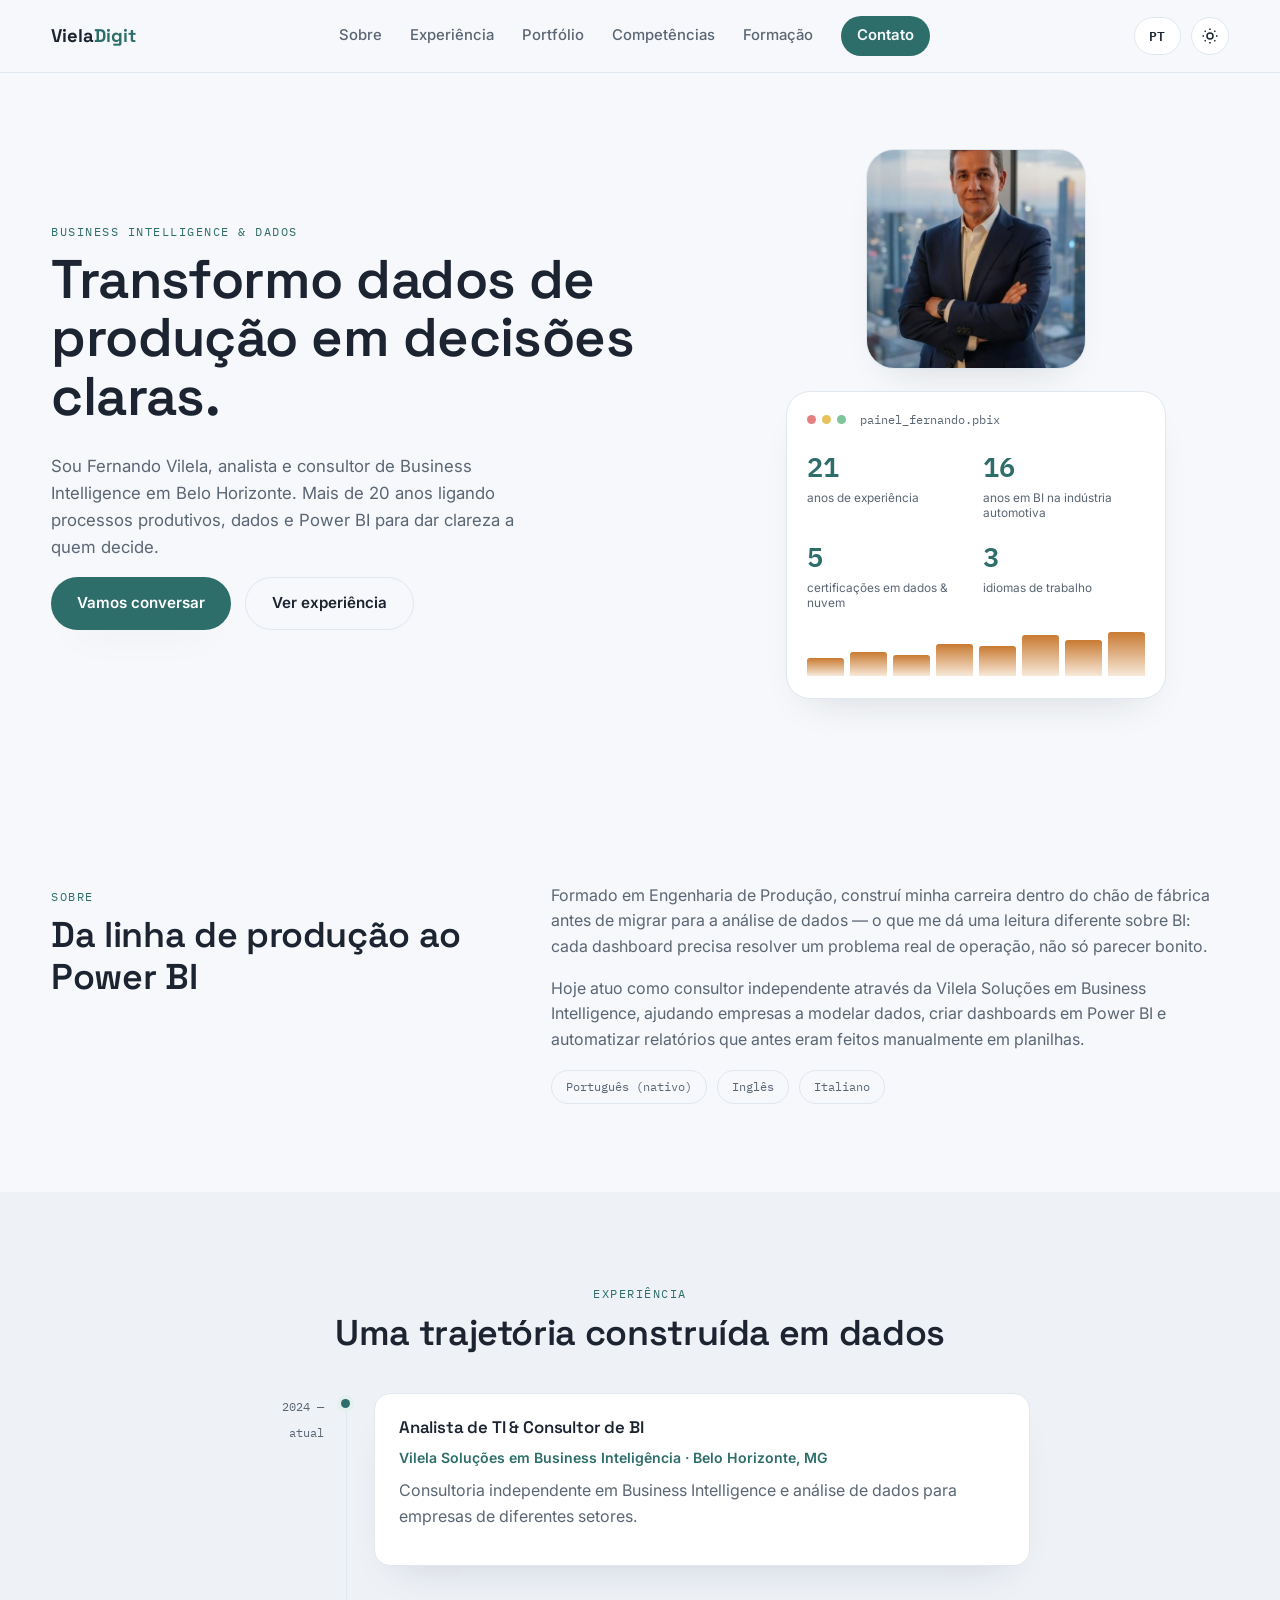
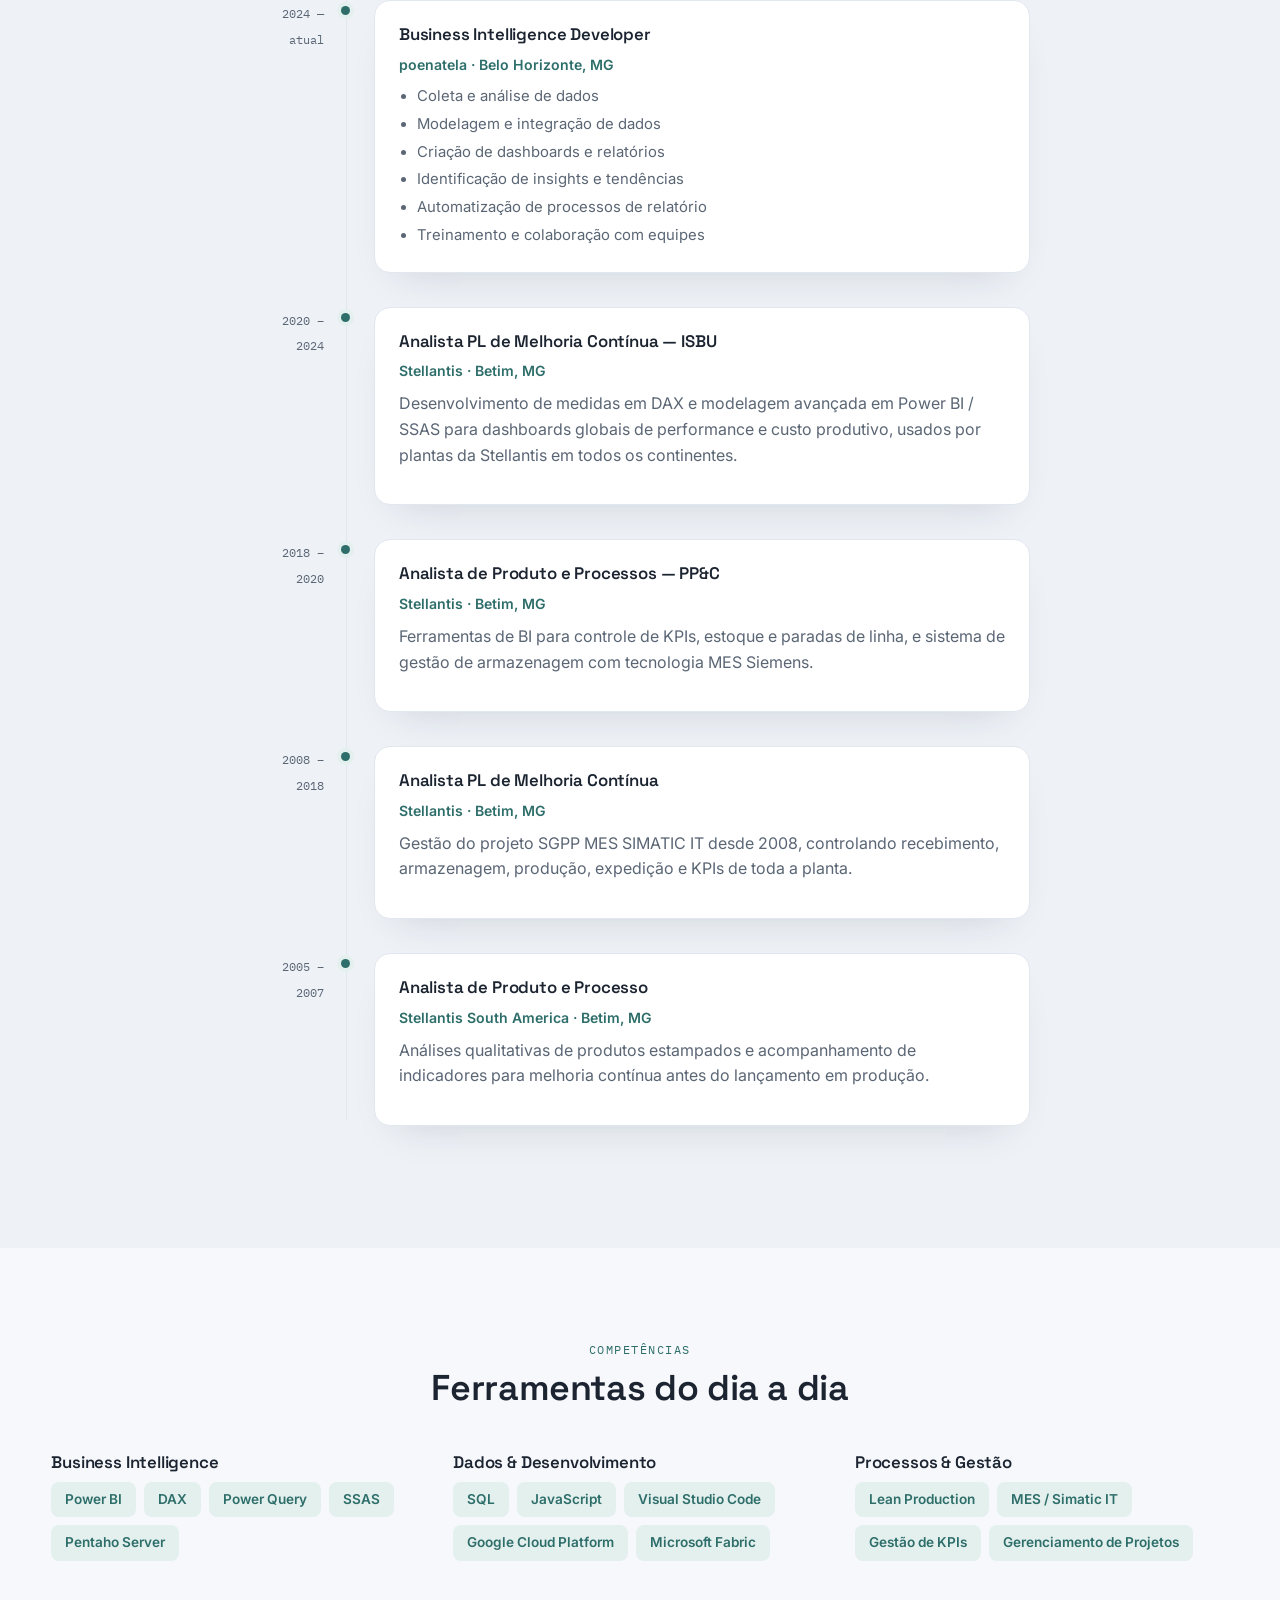
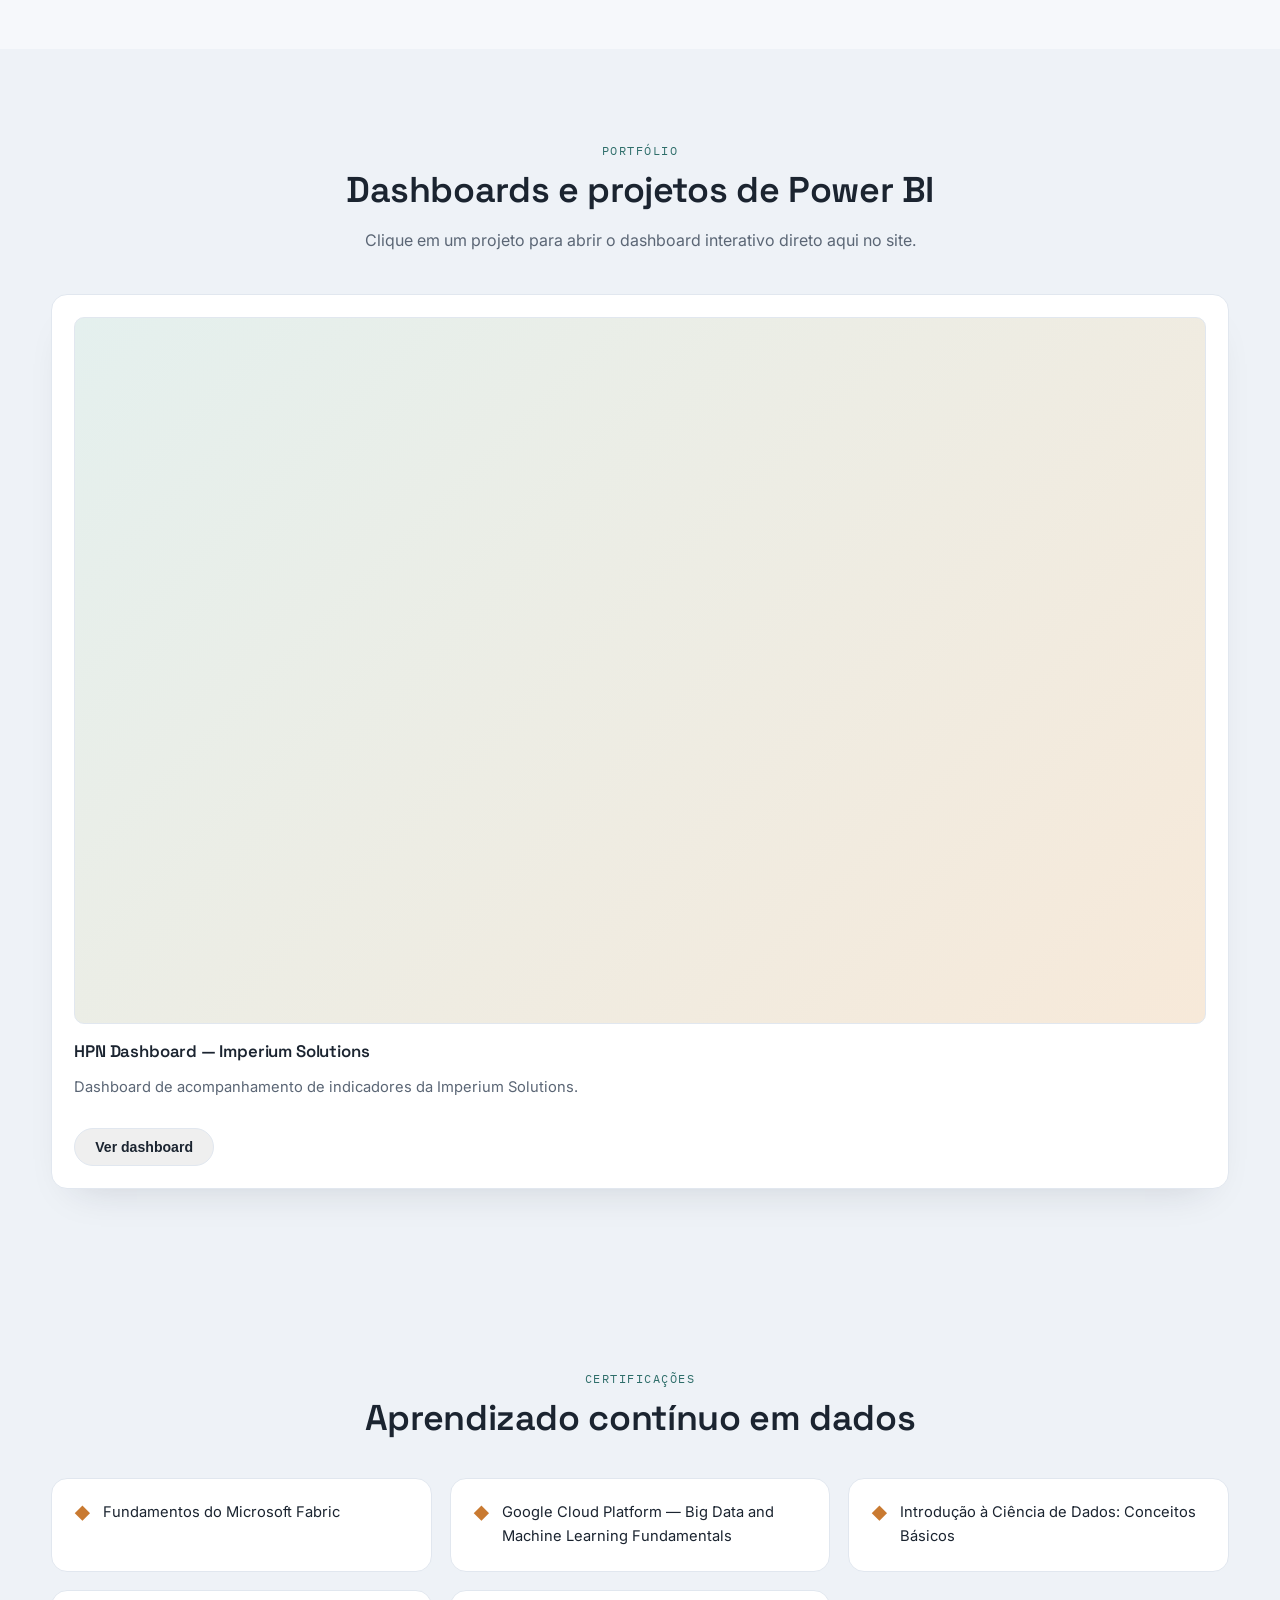
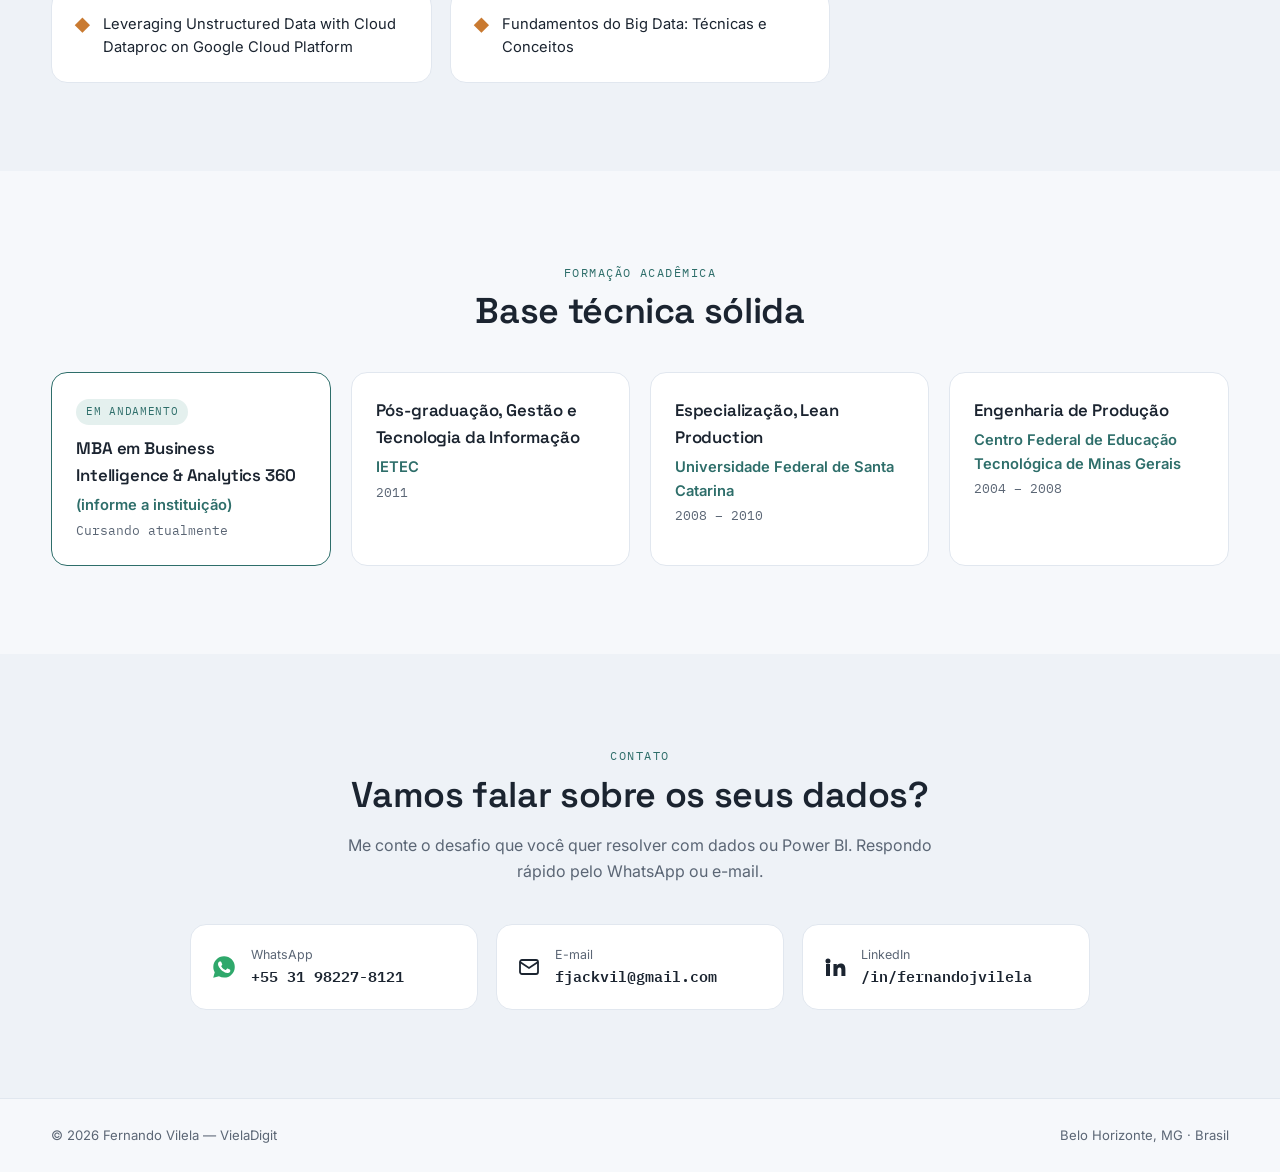
==== index.html @ 45bd7e9b "Add files via upload" ====
<!DOCTYPE html>
<html lang="pt-BR">
<head>
<meta charset="UTF-8">
<meta name="viewport" content="width=device-width, initial-scale=1.0">

<!-- ===================== SEO / METADADOS ===================== -->
<!-- Ajuste os textos abaixo se quiser refinar como o site aparece no Google -->
<title>Fernando Vilela | Business Intelligence, Power BI &amp; Dados</title>
<meta name="description" content="Fernando Vilela — Analista e Consultor de Business Intelligence. Power BI, DAX, SQL e automação de relatórios para transformar dados em decisões. Belo Horizonte, MG.">
<meta name="keywords" content="Business Intelligence, Power BI, DAX, SQL, Consultor BI, Dashboards, Belo Horizonte, Vilela">
<meta name="author" content="Fernando Vilela">

<!-- Open Graph (compartilhamento em redes sociais / WhatsApp) -->
<meta property="og:type" content="website">
<meta property="og:title" content="Fernando Vilela | Business Intelligence &amp; Power BI">
<meta property="og:description" content="Consultoria em Business Intelligence: dashboards, automação e análise de dados com Power BI, DAX e SQL.">
<meta property="og:image" content="https://vieladigit.com.br/assets/fernando-vilela.jpg">
<meta property="og:url" content="https://vieladigit.com.br/">
<meta name="twitter:card" content="summary_large_image">

<link rel="icon" href="data:image/svg+xml,<svg xmlns=%22http://www.w3.org/2000/svg%22 viewBox=%220 0 100 100%22><rect width=%22100%22 height=%22100%22 rx=%2222%22 fill=%22%232E6E6A%22/><text x=%2250%22 y=%2266%22 font-size=%2258%22 font-family=%22Arial%22 fill=%22white%22 text-anchor=%22middle%22>V</text></svg>">

<link rel="preconnect" href="https://fonts.googleapis.com">
<link rel="preconnect" href="https://fonts.gstatic.com" crossorigin>
<link href="https://fonts.googleapis.com/css2?family=Space+Grotesk:wght@500;600;700&family=Inter:wght@400;500;600&family=IBM+Plex+Mono:wght@500;600&display=swap" rel="stylesheet">

<link rel="stylesheet" href="css/style.css">
</head>
<body>

<!-- ===================== HEADER / NAV ===================== -->
<header class="site-header">
  <div class="container header-inner">
    <a href="#topo" class="logo">Viela<span>Digit</span></a>

    <nav class="main-nav" id="mainNav">
      <a href="#sobre" data-i18n="nav_about">Sobre</a>
      <a href="#experiencia" data-i18n="nav_experience">Experiência</a>
      <a href="#portfolio" data-i18n="nav_portfolio">Portfólio</a>
      <a href="#competencias" data-i18n="nav_skills">Competências</a>
      <a href="#formacao" data-i18n="nav_education">Formação</a>
      <a href="#contato" class="nav-cta" data-i18n="nav_contact">Contato</a>
    </nav>

    <div class="header-controls">
      <button id="langToggle" class="pill-btn" aria-label="Alternar idioma" title="Português / English">
        <span class="lang-code">PT</span>
      </button>
      <button id="themeToggle" class="pill-btn icon-btn" aria-label="Alternar tema claro/escuro" title="Modo claro / escuro">
        <svg class="icon-sun" width="18" height="18" viewBox="0 0 24 24" fill="none" stroke="currentColor" stroke-width="2"><circle cx="12" cy="12" r="4"/><path d="M12 2v2M12 20v2M4.9 4.9l1.4 1.4M17.7 17.7l1.4 1.4M2 12h2M20 12h2M4.9 19.1l1.4-1.4M17.7 6.3l1.4-1.4"/></svg>
        <svg class="icon-moon" width="18" height="18" viewBox="0 0 24 24" fill="none" stroke="currentColor" stroke-width="2"><path d="M21 12.8A9 9 0 1 1 11.2 3 7 7 0 0 0 21 12.8Z"/></svg>
      </button>
      <button id="navToggle" class="nav-toggle" aria-label="Abrir menu">
        <span></span><span></span><span></span>
      </button>
    </div>
  </div>
</header>

<!-- ===================== HERO ===================== -->
<section class="hero" id="topo">
  <div class="container hero-inner">
    <div class="hero-copy">
      <p class="eyebrow" data-i18n="hero_eyebrow">Business Intelligence &amp; Dados</p>
      <h1 data-i18n="hero_title">Transformo dados de produção em decisões claras.</h1>
      <p class="hero-sub" data-i18n="hero_sub">
        Sou Fernando Vilela, analista e consultor de Business Intelligence em Belo Horizonte.
        Mais de 20 anos ligando processos produtivos, dados e Power BI para dar clareza a quem decide.
      </p>
      <div class="hero-actions">
        <a href="#contato" class="btn btn-primary" data-i18n="hero_cta_primary">Vamos conversar</a>
        <a href="#experiencia" class="btn btn-ghost" data-i18n="hero_cta_secondary">Ver experiência</a>
      </div>
    </div>

    <div class="hero-visual">
      <div class="portrait-frame">
        <!--
          FOTO DE PERFIL
          Já usei a foto que você enviou (fernando_terno_2.jpeg), salva em:
          /assets/fernando-vilela.jpg
          Para trocar por outra no futuro, basta substituir esse arquivo
          mantendo o mesmo nome, ou trocar o "src" abaixo.
        -->
        <img src="assets/fernando-vilela.jpg" alt="Fernando Vilela, Analista de Business Intelligence" class="portrait-img">
      </div>

      <!-- Painel "dashboard" — o elemento de assinatura visual do site -->
      <div class="kpi-panel" aria-hidden="false">
        <div class="kpi-panel-head">
          <span class="dot dot-red"></span><span class="dot dot-yellow"></span><span class="dot dot-green"></span>
          <span class="kpi-panel-title" data-i18n="kpi_panel_title">painel_fernando.pbix</span>
        </div>

        <div class="kpi-grid">
          <div class="kpi-card">
            <span class="kpi-number" data-count="21">0</span>
            <span class="kpi-label" data-i18n="kpi_years">anos de experiência</span>
          </div>
          <div class="kpi-card">
            <span class="kpi-number" data-count="16">0</span>
            <span class="kpi-label" data-i18n="kpi_stellantis">anos em BI na indústria automotiva</span>
          </div>
          <div class="kpi-card">
            <span class="kpi-number" data-count="5">0</span>
            <span class="kpi-label" data-i18n="kpi_certs">certificações em dados &amp; nuvem</span>
          </div>
          <div class="kpi-card">
            <span class="kpi-number" data-count="3">0</span>
            <span class="kpi-label" data-i18n="kpi_langs">idiomas de trabalho</span>
          </div>
        </div>

        <div class="mini-chart" aria-hidden="true">
          <span style="--h:38%"></span><span style="--h:52%"></span><span style="--h:46%"></span>
          <span style="--h:70%"></span><span style="--h:64%"></span><span style="--h:88%"></span>
          <span style="--h:78%"></span><span style="--h:95%"></span>
        </div>
      </div>
    </div>
  </div>
</section>

<!-- ===================== SOBRE ===================== -->
<section class="section" id="sobre">
  <div class="container section-grid">
    <div class="section-heading">
      <span class="eyebrow" data-i18n="about_eyebrow">Sobre</span>
      <h2 data-i18n="about_title">Da linha de produção ao Power BI</h2>
    </div>
    <div class="section-body">
      <p data-i18n="about_p1">
        Formado em Engenharia de Produção, construí minha carreira dentro do chão de fábrica antes de
        migrar para a análise de dados — o que me dá uma leitura diferente sobre BI: cada dashboard
        precisa resolver um problema real de operação, não só parecer bonito.
      </p>
      <p data-i18n="about_p2">
        Hoje atuo como consultor independente através da Vilela Soluções em Business Intelligence,
        ajudando empresas a modelar dados, criar dashboards em Power BI e automatizar relatórios que
        antes eram feitos manualmente em planilhas.
      </p>
      <div class="lang-tags">
        <span class="tag" data-i18n="lang_pt">Português (nativo)</span>
        <span class="tag" data-i18n="lang_en">Inglês</span>
        <span class="tag" data-i18n="lang_it">Italiano</span>
      </div>
    </div>
  </div>
</section>

<!-- ===================== EXPERIÊNCIA ===================== -->
<section class="section section-alt" id="experiencia">
  <div class="container">
    <div class="section-heading center">
      <span class="eyebrow" data-i18n="exp_eyebrow">Experiência</span>
      <h2 data-i18n="exp_title">Uma trajetória construída em dados</h2>
    </div>

    <div class="timeline">

      <div class="timeline-item">
        <div class="timeline-marker"><span class="timeline-date">2024 — <span data-i18n="present">atual</span></span></div>
        <div class="timeline-card">
          <h3 data-i18n="exp1_role">Analista de TI &amp; Consultor de BI</h3>
          <p class="timeline-company">Vilela Soluções em Business Inteligência · <span data-i18n="exp1_loc">Belo Horizonte, MG</span></p>
          <p data-i18n="exp1_desc">Consultoria independente em Business Intelligence e análise de dados para empresas de diferentes setores.</p>
        </div>
      </div>

      <div class="timeline-item">
        <div class="timeline-marker"><span class="timeline-date">2024 — <span data-i18n="present">atual</span></span></div>
        <div class="timeline-card">
          <h3 data-i18n="exp2_role">Business Intelligence Developer</h3>
          <p class="timeline-company">poenatela · <span data-i18n="exp1_loc">Belo Horizonte, MG</span></p>
          <ul data-i18n-list="exp2_list">
            <li>Coleta e análise de dados</li>
            <li>Modelagem e integração de dados</li>
            <li>Criação de dashboards e relatórios</li>
            <li>Identificação de insights e tendências</li>
            <li>Automatização de processos de relatório</li>
            <li>Treinamento e colaboração com equipes</li>
          </ul>
        </div>
      </div>

      <div class="timeline-item">
        <div class="timeline-marker"><span class="timeline-date">2020 – 2024</span></div>
        <div class="timeline-card">
          <h3 data-i18n="exp3_role">Analista PL de Melhoria Contínua — ISBU</h3>
          <p class="timeline-company">Stellantis · Betim, MG</p>
          <p data-i18n="exp3_desc">
            Desenvolvimento de medidas em DAX e modelagem avançada em Power BI / SSAS para dashboards
            globais de performance e custo produtivo, usados por plantas da Stellantis em todos os continentes.
          </p>
        </div>
      </div>

      <div class="timeline-item">
        <div class="timeline-marker"><span class="timeline-date">2018 – 2020</span></div>
        <div class="timeline-card">
          <h3 data-i18n="exp4_role">Analista de Produto e Processos — PP&amp;C</h3>
          <p class="timeline-company">Stellantis · Betim, MG</p>
          <p data-i18n="exp4_desc">
            Ferramentas de BI para controle de KPIs, estoque e paradas de linha, e sistema de gestão de
            armazenagem com tecnologia MES Siemens.
          </p>
        </div>
      </div>

      <div class="timeline-item">
        <div class="timeline-marker"><span class="timeline-date">2008 – 2018</span></div>
        <div class="timeline-card">
          <h3 data-i18n="exp5_role">Analista PL de Melhoria Contínua</h3>
          <p class="timeline-company">Stellantis · Betim, MG</p>
          <p data-i18n="exp5_desc">
            Gestão do projeto SGPP MES SIMATIC IT desde 2008, controlando recebimento, armazenagem,
            produção, expedição e KPIs de toda a planta.
          </p>
        </div>
      </div>

      <div class="timeline-item">
        <div class="timeline-marker"><span class="timeline-date">2005 – 2007</span></div>
        <div class="timeline-card">
          <h3 data-i18n="exp6_role">Analista de Produto e Processo</h3>
          <p class="timeline-company">Stellantis South America · Betim, MG</p>
          <p data-i18n="exp6_desc">
            Análises qualitativas de produtos estampados e acompanhamento de indicadores para melhoria
            contínua antes do lançamento em produção.
          </p>
        </div>
      </div>

    </div>
  </div>
</section>

<!-- ===================== COMPETÊNCIAS ===================== -->
<section class="section" id="competencias">
  <div class="container">
    <div class="section-heading center">
      <span class="eyebrow" data-i18n="skills_eyebrow">Competências</span>
      <h2 data-i18n="skills_title">Ferramentas do dia a dia</h2>
    </div>

    <div class="skills-grid">
      <div class="skill-group">
        <h3 data-i18n="skills_bi">Business Intelligence</h3>
        <div class="chip-row">
          <span class="chip">Power BI</span>
          <span class="chip">DAX</span>
          <span class="chip">Power Query</span>
          <span class="chip">SSAS</span>
          <span class="chip">Pentaho Server</span>
        </div>
      </div>
      <div class="skill-group">
        <h3 data-i18n="skills_data">Dados &amp; Desenvolvimento</h3>
        <div class="chip-row">
          <span class="chip">SQL</span>
          <span class="chip">JavaScript</span>
          <span class="chip">Visual Studio Code</span>
          <span class="chip">Google Cloud Platform</span>
          <span class="chip">Microsoft Fabric</span>
        </div>
      </div>
      <div class="skill-group">
        <h3 data-i18n="skills_process">Processos &amp; Gestão</h3>
        <div class="chip-row">
          <span class="chip" data-i18n="skill_lean">Lean Production</span>
          <span class="chip" data-i18n="skill_mes">MES / Simatic IT</span>
          <span class="chip" data-i18n="skill_kpi">Gestão de KPIs</span>
          <span class="chip" data-i18n="skill_pm">Gerenciamento de Projetos</span>
        </div>
      </div>
    </div>
  </div>
</section>

<!-- ===================== PORTFÓLIO ===================== -->
<section class="section section-alt" id="portfolio">
  <div class="container">
    <div class="section-heading center">
      <span class="eyebrow" data-i18n="portfolio_eyebrow">Portfólio</span>
      <h2 data-i18n="portfolio_title">Dashboards e projetos de Power BI</h2>
      <p data-i18n="portfolio_sub">Clique em um projeto para abrir o dashboard interativo direto aqui no site.</p>
    </div>

    <!--
      Os cartões abaixo são gerados automaticamente a partir do arquivo
      js/portfolio.js — para adicionar, remover ou editar projetos, edite
      APENAS aquele arquivo (não é necessário mexer neste HTML).
    -->
    <div class="portfolio-grid" id="portfolioGrid"></div>
  </div>
</section>

<!-- Modal que abre o relatório Power BI embutido (iframe) -->
<div class="portfolio-modal" id="portfolioModal" aria-hidden="true">
  <div class="portfolio-modal-backdrop" id="portfolioModalBackdrop"></div>
  <div class="portfolio-modal-panel" role="dialog" aria-modal="true">
    <div class="portfolio-modal-head">
      <span class="portfolio-modal-title" id="portfolioModalTitle"></span>
      <button class="portfolio-modal-close" id="portfolioModalClose" aria-label="Fechar">✕</button>
    </div>
    <div class="portfolio-modal-frame">
      <iframe id="portfolioModalIframe" src="" title="Power BI Dashboard" frameborder="0" allowfullscreen="true" loading="lazy"></iframe>
    </div>
  </div>
</div>

<!-- ===================== CERTIFICAÇÕES ===================== -->
<section class="section section-alt" id="certificacoes">
  <div class="container">
    <div class="section-heading center">
      <span class="eyebrow" data-i18n="certs_eyebrow">Certificações</span>
      <h2 data-i18n="certs_title">Aprendizado contínuo em dados</h2>
    </div>

    <div class="cert-grid">
      <div class="cert-card">
        <span class="cert-icon">◆</span>
        <p data-i18n="cert1">Fundamentos do Microsoft Fabric</p>
      </div>
      <div class="cert-card">
        <span class="cert-icon">◆</span>
        <p data-i18n="cert2">Google Cloud Platform — Big Data and Machine Learning Fundamentals</p>
      </div>
      <div class="cert-card">
        <span class="cert-icon">◆</span>
        <p data-i18n="cert3">Introdução à Ciência de Dados: Conceitos Básicos</p>
      </div>
      <div class="cert-card">
        <span class="cert-icon">◆</span>
        <p data-i18n="cert4">Leveraging Unstructured Data with Cloud Dataproc on Google Cloud Platform</p>
      </div>
      <div class="cert-card">
        <span class="cert-icon">◆</span>
        <p data-i18n="cert5">Fundamentos do Big Data: Técnicas e Conceitos</p>
      </div>
    </div>
  </div>
</section>

<!-- ===================== FORMAÇÃO ===================== -->
<section class="section" id="formacao">
  <div class="container">
    <div class="section-heading center">
      <span class="eyebrow" data-i18n="edu_eyebrow">Formação Acadêmica</span>
      <h2 data-i18n="edu_title">Base técnica sólida</h2>
    </div>

    <div class="edu-grid">
      <div class="edu-card edu-card-current">
        <span class="edu-badge" data-i18n="edu0_badge">Em andamento</span>
        <h3 data-i18n="edu0_title">MBA em Business Intelligence &amp; Analytics 360</h3>
        <!--
          Se quiser exibir o nome da instituição deste MBA, troque o texto
          "(informe a instituição)" abaixo e também a versão em inglês
          no arquivo js/translations.js (chave edu0_school).
        -->
        <p class="edu-school" data-i18n="edu0_school">(informe a instituição)</p>
        <p class="edu-year" data-i18n="edu0_year">Cursando atualmente</p>
      </div>
      <div class="edu-card">
        <h3 data-i18n="edu1_title">Pós-graduação, Gestão e Tecnologia da Informação</h3>
        <p class="edu-school">IETEC</p>
        <p class="edu-year">2011</p>
      </div>
      <div class="edu-card">
        <h3 data-i18n="edu2_title">Especialização, Lean Production</h3>
        <p class="edu-school">Universidade Federal de Santa Catarina</p>
        <p class="edu-year">2008 – 2010</p>
      </div>
      <div class="edu-card">
        <h3 data-i18n="edu3_title">Engenharia de Produção</h3>
        <p class="edu-school">Centro Federal de Educação Tecnológica de Minas Gerais</p>
        <p class="edu-year">2004 – 2008</p>
      </div>
    </div>
  </div>
</section>

<!-- ===================== CONTATO ===================== -->
<section class="section section-contact" id="contato">
  <div class="container contact-inner">
    <div class="section-heading">
      <span class="eyebrow" data-i18n="contact_eyebrow">Contato</span>
      <h2 data-i18n="contact_title">Vamos falar sobre os seus dados?</h2>
      <p data-i18n="contact_sub">
        Me conte o desafio que você quer resolver com dados ou Power BI.
        Respondo rápido pelo WhatsApp ou e-mail.
      </p>
    </div>

    <div class="contact-cards">
      <a href="https://wa.me/5531982278121" target="_blank" rel="noopener" class="contact-card contact-whatsapp">
        <svg width="26" height="26" viewBox="0 0 24 24" fill="currentColor"><path d="M12.04 2C6.58 2 2.13 6.45 2.13 11.91c0 1.75.46 3.45 1.33 4.95L2.05 22l5.31-1.39a9.9 9.9 0 0 0 4.68 1.19h.01c5.46 0 9.9-4.45 9.9-9.91 0-2.65-1.03-5.14-2.9-7.01A9.82 9.82 0 0 0 12.04 2Zm5.8 14.09c-.24.68-1.4 1.3-1.93 1.38-.49.08-1.11.11-1.79-.11-.41-.13-.94-.31-1.62-.6-2.85-1.23-4.71-4.09-4.85-4.28-.14-.19-1.16-1.54-1.16-2.94 0-1.4.73-2.08 1-2.36.26-.28.57-.35.76-.35.19 0 .38 0 .55.01.18.01.41-.07.64.49.24.58.81 2 .88 2.14.07.14.12.31.02.5-.09.19-.14.31-.28.48-.14.16-.29.36-.42.48-.14.14-.28.29-.12.56.16.28.71 1.17 1.53 1.9 1.05.94 1.94 1.23 2.21 1.37.28.14.44.12.6-.07.16-.19.68-.79.87-1.06.18-.28.37-.23.62-.14.26.09 1.63.77 1.91.91.28.14.46.21.53.33.07.12.07.68-.17 1.36Z"/></svg>
        <div>
          <span class="contact-label" data-i18n="contact_whatsapp_label">WhatsApp</span>
          <span class="contact-value">+55 31 98227-8121</span>
        </div>
      </a>

      <a href="mailto:fjackvil@gmail.com" class="contact-card">
        <svg width="24" height="24" viewBox="0 0 24 24" fill="none" stroke="currentColor" stroke-width="1.8"><rect x="3" y="5" width="18" height="14" rx="2"/><path d="M3 7l9 6 9-6"/></svg>
        <div>
          <span class="contact-label" data-i18n="contact_email_label">E-mail</span>
          <span class="contact-value">fjackvil@gmail.com</span>
        </div>
      </a>

      <a href="https://www.linkedin.com/in/fernandojvilela" target="_blank" rel="noopener" class="contact-card">
        <svg width="24" height="24" viewBox="0 0 24 24" fill="currentColor"><path d="M4.98 3.5a2.5 2.5 0 1 1 0 5 2.5 2.5 0 0 1 0-5ZM3 9h4v12H3V9Zm7 0h3.8v1.64h.05c.53-1 1.83-2.06 3.77-2.06 4.03 0 4.78 2.65 4.78 6.1V21h-4v-5.5c0-1.31-.02-3-1.83-3-1.83 0-2.11 1.43-2.11 2.9V21h-4V9Z"/></svg>
        <div>
          <span class="contact-label">LinkedIn</span>
          <span class="contact-value">/in/fernandojvilela</span>
        </div>
      </a>
    </div>
  </div>
</section>

<footer class="site-footer">
  <div class="container footer-inner">
    <span>© <span id="year"></span> Fernando Vilela — VielaDigit</span>
    <span data-i18n="footer_made">Belo Horizonte, MG · Brasil</span>
  </div>
</footer>

<script src="js/translations.js"></script>
<script src="js/portfolio.js"></script>
<script src="js/script.js"></script>
</body>
</html>
---- css/style.css ----
/* ==========================================================================
   VIELADIGIT — Fernando Vilela · Business Intelligence
   Design tokens: paleta suave, tipografia Space Grotesk + Inter + IBM Plex Mono
   ========================================================================== */

:root{
  /* --- modo claro (padrão) --- */
  --bg: #F6F8FB;
  --surface: #FFFFFF;
  --surface-alt: #EEF2F7;
  --text: #1B2430;
  --text-soft: #5B6675;
  --border: #E1E7EF;
  --accent: #2E6E6A;
  --accent-soft: #E4F0EE;
  --accent-2: #C97A31;
  --accent-2-soft: #F7E9D9;
  --shadow: 0 20px 40px -24px rgba(27,36,48,.18);

  --font-display: 'Space Grotesk', sans-serif;
  --font-body: 'Inter', sans-serif;
  --font-mono: 'IBM Plex Mono', monospace;

  --radius-sm: 10px;
  --radius-md: 16px;
  --radius-lg: 24px;

  color-scheme: light;
}

[data-theme="dark"]{
  --bg: #10151F;
  --surface: #182130;
  --surface-alt: #1C2536;
  --text: #E8EDF4;
  --text-soft: #98A5B8;
  --border: #2A3648;
  --accent: #5FBBAC;
  --accent-soft: rgba(95,187,172,.14);
  --accent-2: #E8A85C;
  --accent-2-soft: rgba(232,168,92,.14);
  --shadow: 0 20px 44px -20px rgba(0,0,0,.55);
  color-scheme: dark;
}

*{ box-sizing: border-box; }
html{ scroll-behavior: smooth; }

body{
  margin:0;
  background: var(--bg);
  color: var(--text);
  font-family: var(--font-body);
  font-size: 16px;
  line-height: 1.6;
  transition: background .35s ease, color .35s ease;
  -webkit-font-smoothing: antialiased;
}

@media (prefers-reduced-motion: reduce){
  html{ scroll-behavior:auto; }
  *{ animation-duration: .001ms !important; animation-iteration-count: 1 !important; transition-duration: .001ms !important; }
}

.container{
  width: 100%;
  max-width: 1760px;
  margin: 0 auto;
  padding: 0 clamp(24px, 4vw, 72px);
}

h1,h2,h3{ font-family: var(--font-display); font-weight: 600; letter-spacing: -0.01em; color: var(--text); margin: 0 0 .5em; }
h1{ font-size: clamp(2.1rem, 4.4vw, 3.4rem); line-height: 1.08; }
h2{ font-size: clamp(1.6rem, 2.8vw, 2.3rem); line-height: 1.16; }
h3{ font-size: 1.05rem; margin-bottom: .35em; }
p{ margin: 0 0 1em; color: var(--text-soft); }
a{ color: inherit; text-decoration: none; }

.eyebrow{
  display:inline-block;
  font-family: var(--font-mono);
  font-size: .78rem;
  letter-spacing: .12em;
  text-transform: uppercase;
  color: var(--accent);
  margin-bottom: .6em;
}

/* ---------------------------------- header --------------------------------- */
.site-header{
  position: sticky; top:0; z-index: 50;
  background: color-mix(in srgb, var(--bg) 86%, transparent);
  backdrop-filter: blur(10px);
  border-bottom: 1px solid var(--border);
}
.header-inner{ display:flex; align-items:center; justify-content:space-between; height: 72px; }
.logo{ font-family: var(--font-display); font-weight: 700; font-size: 1.15rem; }
.logo span{ color: var(--accent); }

.main-nav{ display:flex; align-items:center; gap: 28px; }
.main-nav a{ font-size: .93rem; color: var(--text-soft); font-weight: 500; transition: color .2s; }
.main-nav a:hover, .main-nav a:focus-visible{ color: var(--text); }
.main-nav .nav-cta{
  color: var(--bg); background: var(--accent);
  padding: 8px 16px; border-radius: 999px; font-weight: 600;
}
.main-nav .nav-cta:hover{ opacity:.9; color: var(--bg); }

.header-controls{ display:flex; align-items:center; gap:10px; }
.pill-btn{
  display:flex; align-items:center; justify-content:center;
  gap:6px;
  height: 38px; padding: 0 14px;
  border-radius: 999px;
  border: 1px solid var(--border);
  background: var(--surface);
  color: var(--text);
  cursor:pointer;
  font-family: var(--font-mono);
  font-size: .8rem; font-weight: 600; letter-spacing: .04em;
  transition: border-color .2s, transform .15s;
}
.pill-btn:hover{ border-color: var(--accent); }
.pill-btn:active{ transform: scale(.96); }
.icon-btn{ width:38px; padding:0; }
.icon-moon{ display:none; }
[data-theme="dark"] .icon-sun{ display:none; }
[data-theme="dark"] .icon-moon{ display:block; }

.nav-toggle{
  display:none; flex-direction:column; justify-content:center; gap:4px;
  width:38px; height:38px; border-radius:10px; border:1px solid var(--border);
  background: var(--surface); cursor:pointer;
}
.nav-toggle span{ width:16px; height:2px; margin:0 auto; background: var(--text); border-radius:2px; }

@media (max-width: 860px){
  .main-nav{
    position: fixed; inset: 72px 0 auto 0;
    background: var(--surface);
    border-bottom: 1px solid var(--border);
    flex-direction: column; align-items: flex-start;
    padding: 18px 24px 26px;
    gap: 16px;
    transform: translateY(-8px);
    opacity: 0;
    pointer-events: none;
    transition: opacity .2s ease, transform .2s ease;
  }
  .main-nav.open{ opacity:1; transform: translateY(0); pointer-events:auto; }
  .nav-toggle{ display:flex; }
}

/* ---------------------------------- hero --------------------------------- */
.hero{ padding: 76px 0 96px; }
.hero-inner{
  display:grid; grid-template-columns: 1.1fr .9fr; gap: 56px; align-items:center;
}
.hero-sub{ max-width: 46ch; font-size: 1.05rem; }
.hero-actions{ display:flex; gap:14px; flex-wrap:wrap; margin-top: 8px; }

.btn{
  display:inline-flex; align-items:center; justify-content:center;
  padding: 13px 26px; border-radius: 999px; font-weight: 600; font-size: .95rem;
  transition: transform .15s ease, box-shadow .2s ease, background .2s ease;
}
.btn-primary{ background: var(--accent); color: #fff; box-shadow: var(--shadow); }
.btn-primary:hover{ transform: translateY(-2px); }
.btn-ghost{ border: 1px solid var(--border); color: var(--text); }
.btn-ghost:hover{ border-color: var(--accent); color: var(--accent); }

.hero-visual{ position:relative; display:flex; flex-direction:column; align-items:center; gap: 22px; }

.portrait-frame{
  width: 220px; height: 220px; border-radius: 28px;
  overflow:hidden;
  border: 1px solid var(--border);
  box-shadow: var(--shadow);
  background: var(--surface-alt);
}
.portrait-img{ width:100%; height:100%; object-fit: cover; display:block; }

.kpi-panel{
  width: 100%; max-width: 380px;
  background: var(--surface);
  border: 1px solid var(--border);
  border-radius: var(--radius-lg);
  box-shadow: var(--shadow);
  padding: 18px 20px 22px;
}
.kpi-panel-head{ display:flex; align-items:center; gap:6px; margin-bottom: 16px; }
.dot{ width:9px; height:9px; border-radius:50%; }
.dot-red{ background:#E58080; } .dot-yellow{ background:#E8C15E; } .dot-green{ background:#7FC49A; }
.kpi-panel-title{ font-family: var(--font-mono); font-size: .75rem; color: var(--text-soft); margin-left: 8px; }

.kpi-grid{ display:grid; grid-template-columns: 1fr 1fr; gap: 14px; margin-bottom: 18px; }
.kpi-card{ display:flex; flex-direction:column; gap:2px; }
.kpi-number{
  font-family: var(--font-mono); font-weight: 600; font-size: 1.7rem; color: var(--accent);
}
.kpi-label{ font-size: .74rem; color: var(--text-soft); line-height:1.3; }

.mini-chart{ display:flex; align-items:flex-end; gap: 6px; height: 46px; }
.mini-chart span{
  flex:1; height: var(--h); background: linear-gradient(180deg, var(--accent-2), var(--accent-2-soft));
  border-radius: 3px 3px 0 0;
}

@media (max-width: 900px){
  .hero-inner{ grid-template-columns: 1fr; }
  .hero-copy{ text-align:center; }
  .hero-sub{ margin-left:auto; margin-right:auto; }
  .hero-actions{ justify-content:center; }
}

/* ---------------------------------- seções gerais --------------------------------- */
.section{ padding: 88px 0; }
.section-alt{ background: var(--surface-alt); }
.section-heading{ margin-bottom: 40px; max-width: 620px; }
.section-heading.center{ margin-left:auto; margin-right:auto; text-align:center; }

.section-grid{ display:grid; grid-template-columns: .8fr 1.2fr; gap: 48px; align-items:start; }
@media (max-width: 800px){ .section-grid{ grid-template-columns: 1fr; } }

.lang-tags{ display:flex; gap:10px; flex-wrap:wrap; margin-top: 18px; }
.tag{
  font-family: var(--font-mono); font-size: .78rem; padding: 6px 14px;
  border-radius: 999px; border:1px solid var(--border); color: var(--text-soft);
}

/* ---------------------------------- timeline --------------------------------- */
.timeline{ position:relative; max-width: 780px; margin: 0 auto; }
.timeline::before{
  content:''; position:absolute; left: 96px; top:6px; bottom:6px; width:1px; background: var(--border);
}
.timeline-item{ display:grid; grid-template-columns: 96px 1fr; gap: 28px; margin-bottom: 34px; }
.timeline-marker{ position:relative; text-align:right; padding-right: 22px; }
.timeline-marker::after{
  content:''; position:absolute; right:-4px; top:6px; width:9px; height:9px; border-radius:50%;
  background: var(--accent); box-shadow: 0 0 0 4px var(--accent-soft);
}
.timeline-date{ font-family: var(--font-mono); font-size: .78rem; color: var(--text-soft); }
.timeline-card{
  background: var(--surface); border:1px solid var(--border); border-radius: var(--radius-md);
  padding: 20px 24px; box-shadow: var(--shadow);
}
.timeline-company{ font-size: .88rem; color: var(--accent); font-weight:600; margin-bottom: .6em; }
.timeline-card ul{ margin: 0; padding-left: 18px; color: var(--text-soft); }
.timeline-card li{ margin-bottom: 4px; font-size: .93rem; }

@media (max-width: 640px){
  .timeline::before{ left: 8px; }
  .timeline-item{ grid-template-columns: 18px 1fr; gap: 16px; }
  .timeline-marker{ text-align:left; padding-right:0; }
  .timeline-marker::after{ left:-1px; right:auto; }
  .timeline-date{ display:block; margin-bottom: 6px; }
}

/* ---------------------------------- competências --------------------------------- */
.skills-grid{ display:grid; grid-template-columns: repeat(3, 1fr); gap: 28px; }
@media (max-width: 800px){ .skills-grid{ grid-template-columns: 1fr; } }
.skill-group h3{ color: var(--text); }
.chip-row{ display:flex; flex-wrap:wrap; gap: 8px; }
.chip{
  font-size: .85rem; padding: 7px 14px; border-radius: 8px;
  background: var(--accent-soft); color: var(--accent); font-weight:600;
}

/* ---------------------------------- portfólio --------------------------------- */
.portfolio-grid{
  display:grid; grid-template-columns: repeat(auto-fit, minmax(280px, 1fr)); gap: 22px;
}
.portfolio-card{
  background: var(--surface); border: 1px solid var(--border); border-radius: var(--radius-md);
  padding: 22px; display:flex; flex-direction:column; gap: 8px;
  box-shadow: var(--shadow);
}
.portfolio-card-thumb{
  position: relative;
  aspect-ratio: 8 / 5;
  border-radius: var(--radius-sm);
  overflow: hidden;
  background: linear-gradient(135deg, var(--accent-soft), var(--accent-2-soft));
  margin-bottom: 6px;
  border: 1px solid var(--border);
  cursor: pointer;
  padding: 0;
  display: block;
  width: 100%;
}
.portfolio-card-iframe{
  position: absolute; inset: 0;
  width: 100%; height: 100%;
  border: 0;
  pointer-events: none; /* a miniatura só mostra o dashboard; o clique abre o modal */
}
.portfolio-card-glyph{
  position:absolute; inset:0;
  display:flex; align-items:center; justify-content:center;
  font-size: 2.1rem; color: var(--accent);
}
.portfolio-card-thumb-overlay{
  position:absolute; inset:0;
  display:flex; align-items:center; justify-content:center;
  background: rgba(10,14,20,.45);
  color:#fff; font-weight:600; font-size: .9rem;
  opacity:0; transition: opacity .2s ease;
}
.portfolio-card-thumb:hover .portfolio-card-thumb-overlay,
.portfolio-card-thumb:focus-visible .portfolio-card-thumb-overlay{ opacity:1; }
.portfolio-card h3{ font-size: 1.05rem; margin-bottom: .2em; }
.portfolio-card p{ font-size: .92rem; flex:1; }
.portfolio-open-btn{ align-self:flex-start; padding: 10px 20px; font-size: .88rem; margin-top: 6px; }

/* Modal de embed do Power BI */
.portfolio-modal{
  position: fixed; inset: 0; z-index: 200;
  display: flex; align-items:center; justify-content:center;
  padding: 24px;
  opacity: 0; pointer-events: none;
  transition: opacity .2s ease;
}
.portfolio-modal.open{ opacity: 1; pointer-events: auto; }
.portfolio-modal-backdrop{
  position:absolute; inset:0;
  background: rgba(10,14,20,.65);
  backdrop-filter: blur(3px);
}
.portfolio-modal-panel{
  position: relative;
  width: 100%; max-width: 980px;
  background: var(--surface);
  border-radius: var(--radius-lg);
  border: 1px solid var(--border);
  box-shadow: var(--shadow);
  overflow: hidden;
  transform: translateY(10px);
  transition: transform .2s ease;
}
.portfolio-modal.open .portfolio-modal-panel{ transform: translateY(0); }
.portfolio-modal-head{
  display:flex; align-items:center; justify-content:space-between;
  padding: 14px 18px; border-bottom: 1px solid var(--border);
}
.portfolio-modal-title{ font-family: var(--font-display); font-weight: 600; font-size: 1rem; }
.portfolio-modal-close{
  width: 32px; height: 32px; border-radius: 8px; border: 1px solid var(--border);
  background: var(--surface-alt); color: var(--text); cursor:pointer; font-size: .9rem;
}
.portfolio-modal-close:hover{ border-color: var(--accent); color: var(--accent); }
.portfolio-modal-frame{
  width: 100%; aspect-ratio: 8 / 5; background: var(--surface-alt);
}
.portfolio-modal-frame iframe{ width: 100%; height: 100%; border: 0; display:block; }

@media (max-width: 600px){
  .portfolio-modal{ padding: 0; }
  .portfolio-modal-panel{ max-width: 100%; height: 100%; border-radius: 0; }
  .portfolio-modal-frame{ aspect-ratio: auto; height: calc(100% - 54px); }
}

/* ---------------------------------- certificações --------------------------------- */
.cert-grid{ display:grid; grid-template-columns: repeat(3, 1fr); gap: 18px; }
@media (max-width: 900px){ .cert-grid{ grid-template-columns: 1fr 1fr; } }
@media (max-width: 600px){ .cert-grid{ grid-template-columns: 1fr; } }
.cert-card{
  background: var(--surface); border:1px solid var(--border); border-radius: var(--radius-md);
  padding: 22px; display:flex; gap:12px; align-items:flex-start;
}
.cert-icon{ color: var(--accent-2); font-size: 1rem; line-height:1.5; }
.cert-card p{ margin:0; font-size: .92rem; color: var(--text); }

/* ---------------------------------- formação --------------------------------- */
.edu-grid{ display:grid; grid-template-columns: repeat(auto-fit, minmax(230px, 1fr)); gap: 20px; }
@media (max-width: 640px){ .edu-grid{ grid-template-columns: 1fr; } }
.edu-card{
  position: relative;
  border: 1px solid var(--border); border-radius: var(--radius-md); padding: 24px;
  background: var(--surface);
}
.edu-card-current{ border-color: var(--accent); }
.edu-badge{
  display:inline-block; font-family: var(--font-mono); font-size: .7rem; letter-spacing:.06em;
  text-transform: uppercase; color: var(--accent); background: var(--accent-soft);
  padding: 4px 10px; border-radius: 999px; margin-bottom: 10px;
}
.edu-school{ color: var(--accent); font-weight:600; font-size:.92rem; margin-bottom:.2em; }
.edu-year{ font-family: var(--font-mono); font-size: .8rem; color: var(--text-soft); margin:0; }

/* ---------------------------------- contato --------------------------------- */
.section-contact{ background: var(--surface-alt); }
.contact-inner{ text-align:center; }
.contact-inner .section-heading{ margin-left:auto; margin-right:auto; text-align:center; }
.contact-cards{
  display:grid; grid-template-columns: repeat(3, 1fr); gap: 18px; max-width: 900px; margin: 0 auto;
}
@media (max-width: 800px){ .contact-cards{ grid-template-columns: 1fr; } }
.contact-card{
  display:flex; align-items:center; gap:14px; padding: 20px;
  background: var(--surface); border:1px solid var(--border); border-radius: var(--radius-md);
  text-align:left; transition: transform .15s ease, border-color .2s;
}
.contact-card:hover{ transform: translateY(-3px); border-color: var(--accent); }
.contact-whatsapp{ color: #2FA86B; }
.contact-label{ display:block; font-size: .78rem; color: var(--text-soft); }
.contact-value{ display:block; font-weight:600; font-family: var(--font-mono); font-size: .92rem; color: var(--text); }

/* ---------------------------------- footer --------------------------------- */
.site-footer{ border-top: 1px solid var(--border); padding: 26px 0; }
.footer-inner{
  display:flex; justify-content:space-between; flex-wrap:wrap; gap:10px;
  font-size: .82rem; color: var(--text-soft);
}

/* ---------------------------------- foco de teclado --------------------------------- */
a:focus-visible, button:focus-visible{
  outline: 2px solid var(--accent); outline-offset: 2px;
}
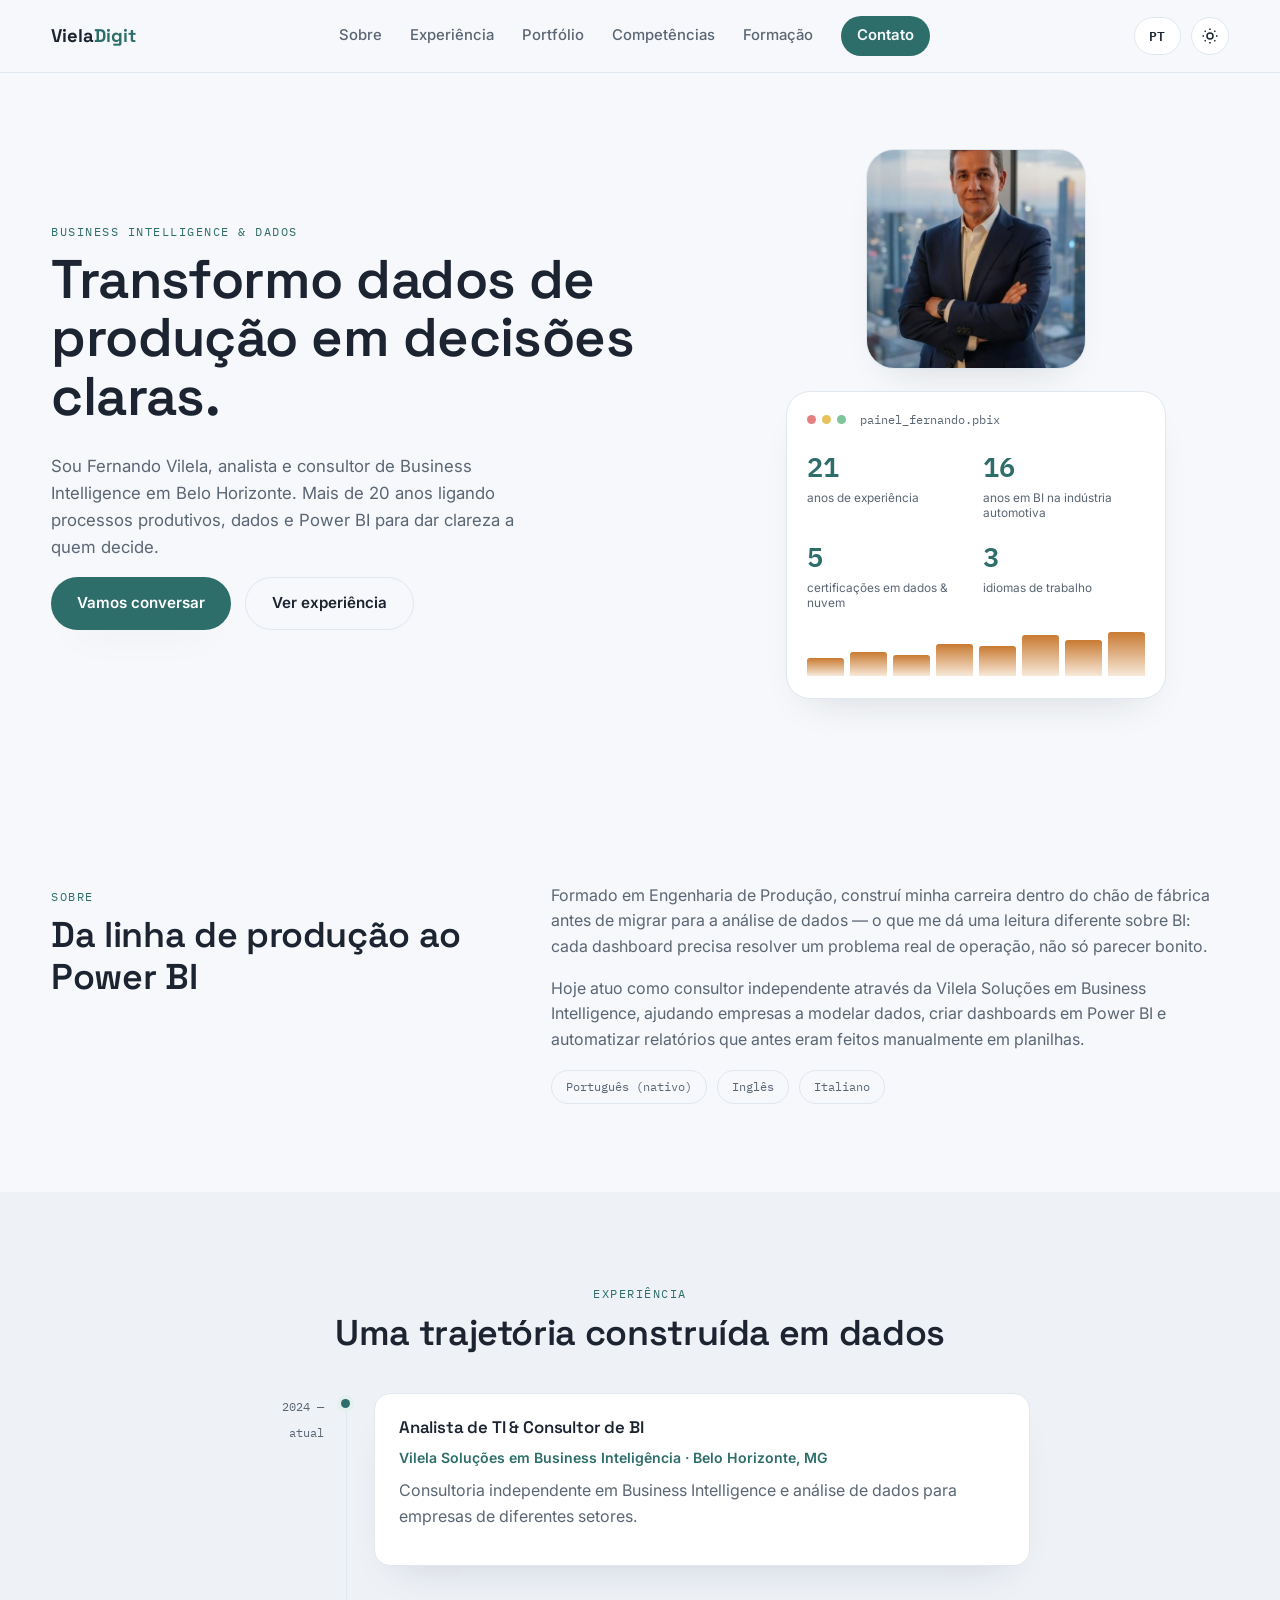
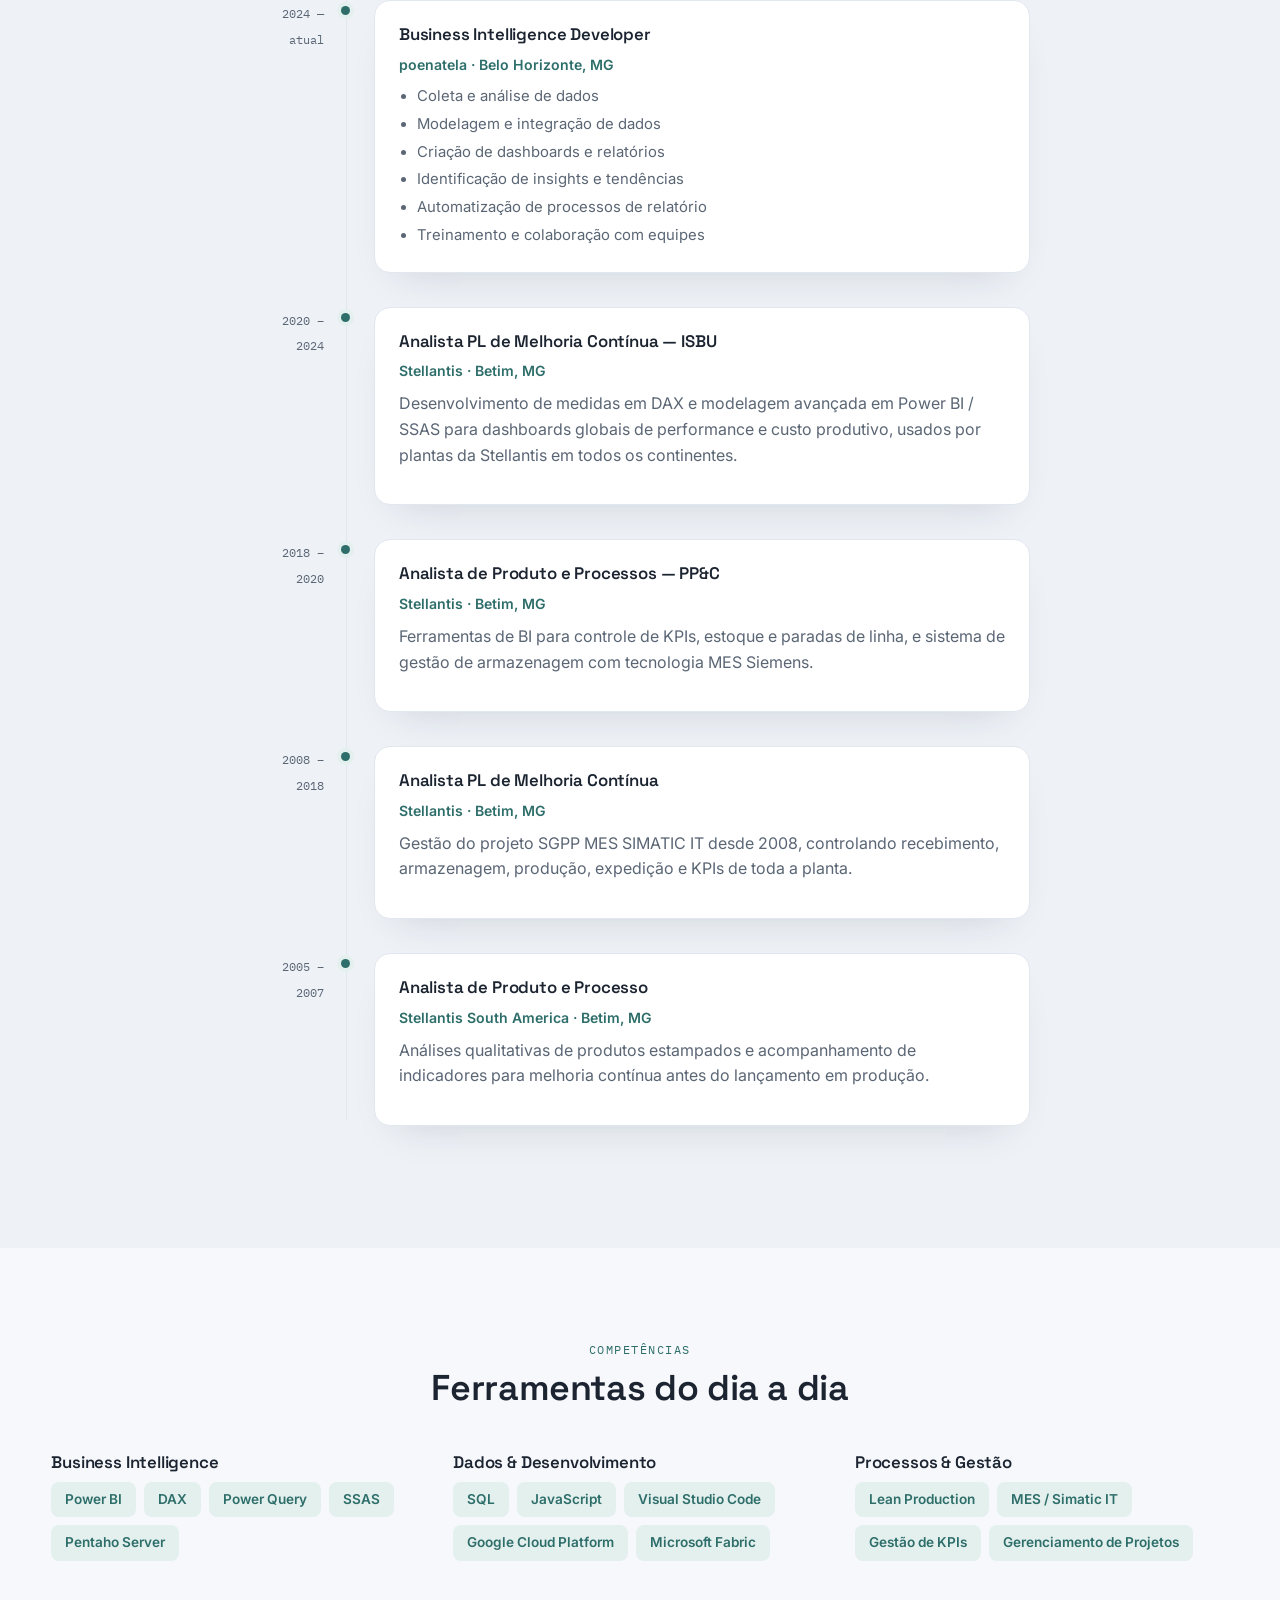
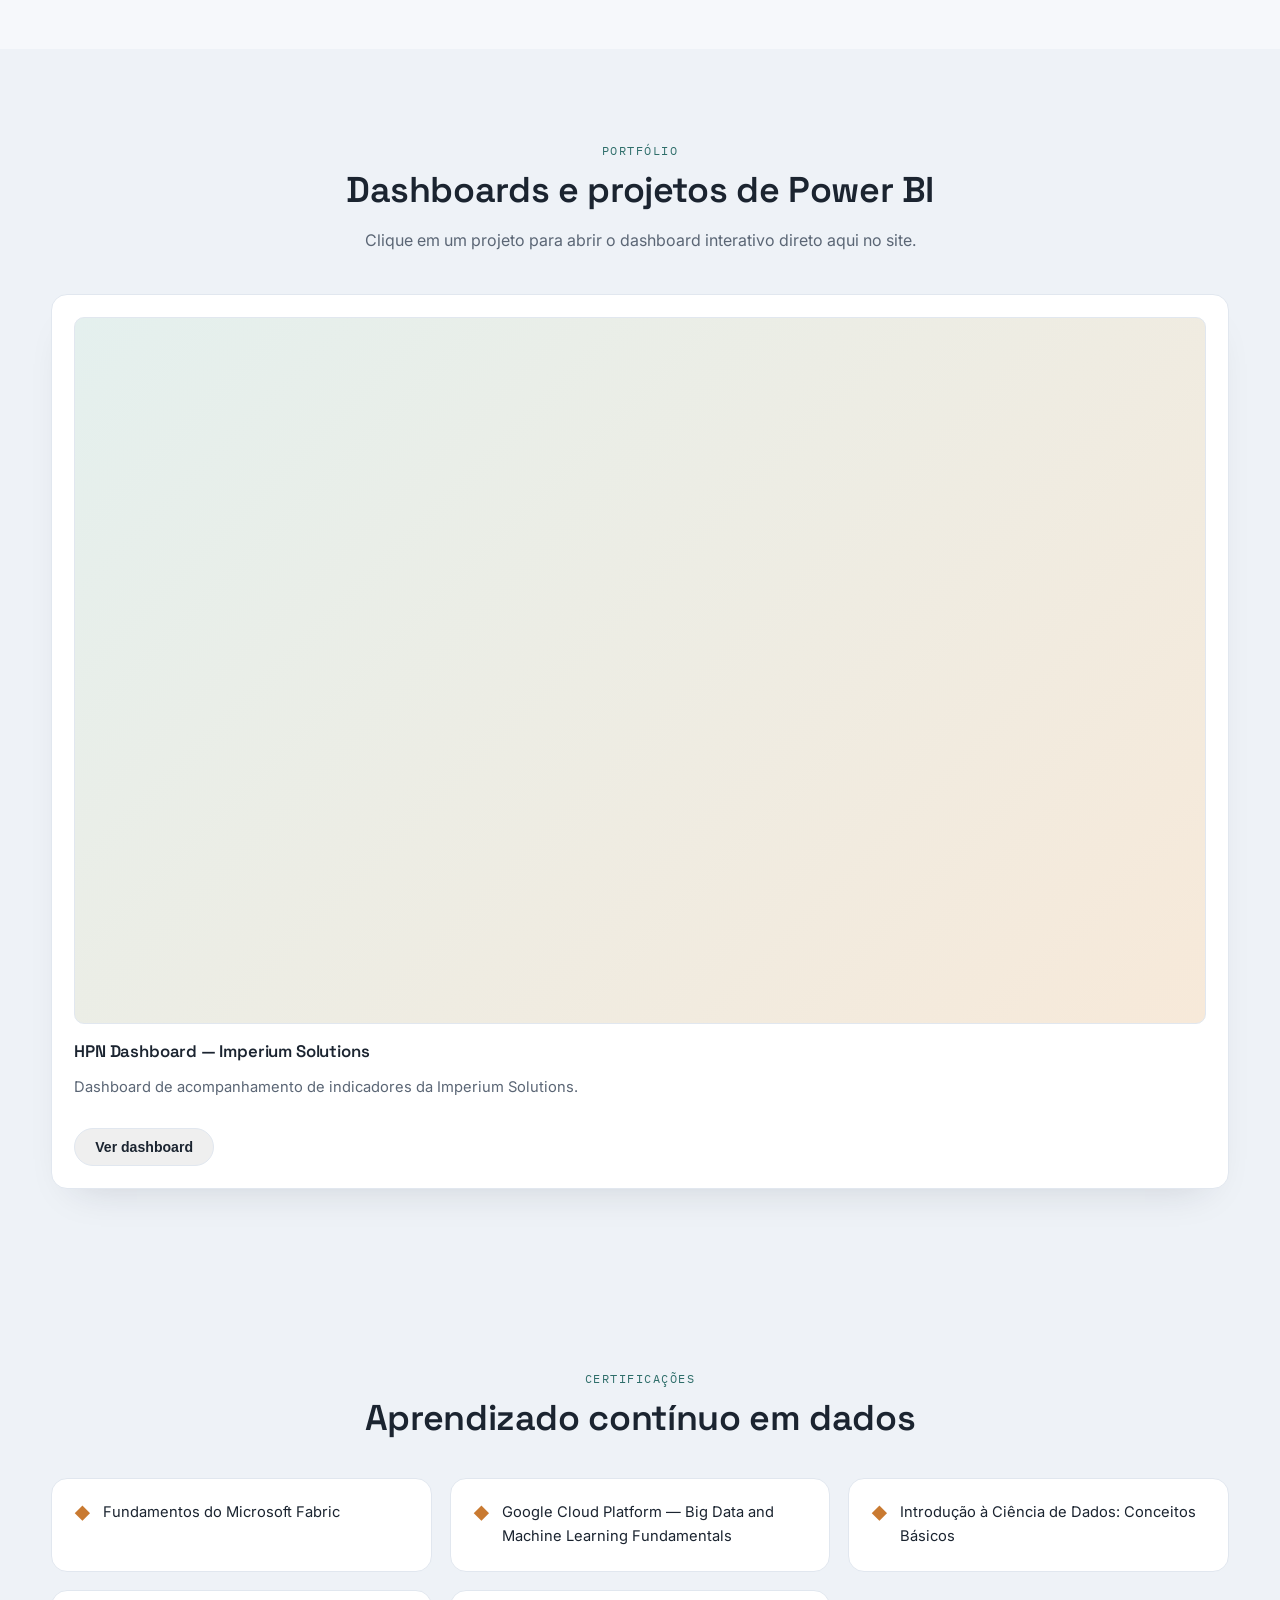
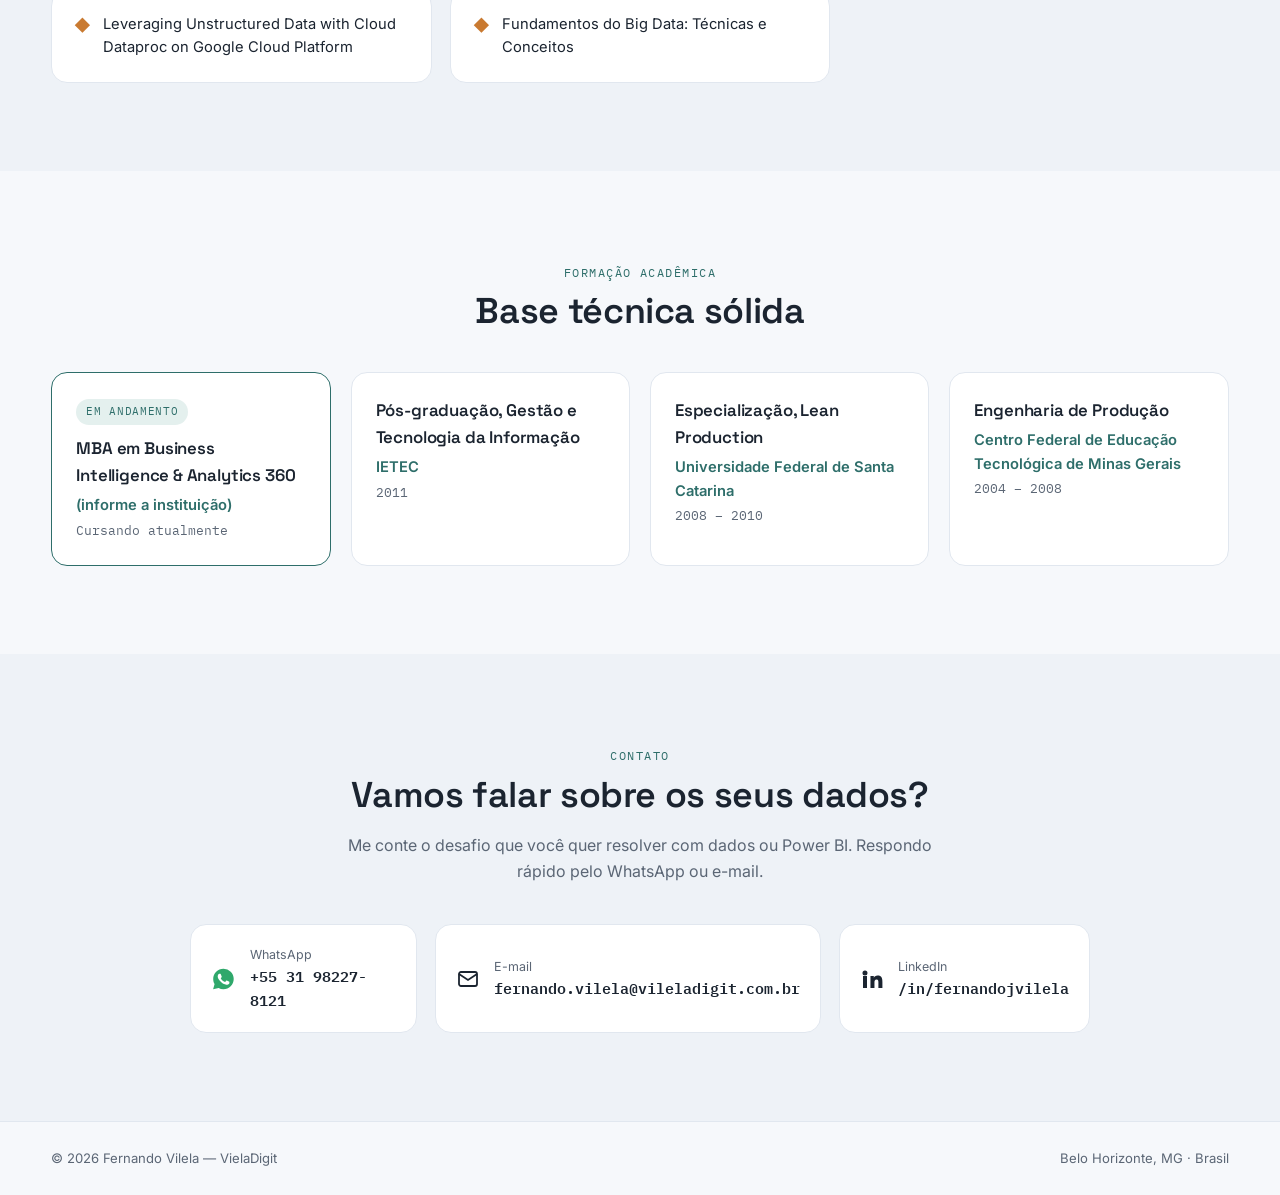
==== commit f32bc97d: "Atualização dos arquivos do site" ====
--- a/index.html
+++ b/index.html
@@ -403,11 +403,11 @@
         </div>
       </a>
 
-      <a href="mailto:fjackvil@gmail.com" class="contact-card">
+      <a href="mailto:fernando.vilela@vileladigit.com.br" class="contact-card">
         <svg width="24" height="24" viewBox="0 0 24 24" fill="none" stroke="currentColor" stroke-width="1.8"><rect x="3" y="5" width="18" height="14" rx="2"/><path d="M3 7l9 6 9-6"/></svg>
         <div>
           <span class="contact-label" data-i18n="contact_email_label">E-mail</span>
-          <span class="contact-value">fjackvil@gmail.com</span>
+          <span class="contact-value">fernando.vilela@vileladigit.com.br</span>
         </div>
       </a>
 
--- a/css/style.css
+++ b/css/style.css
@@ -64,7 +64,6 @@
 
 .container{
   width: 100%;
-  max-width: 1760px;
   margin: 0 auto;
   padding: 0 clamp(24px, 4vw, 72px);
 }
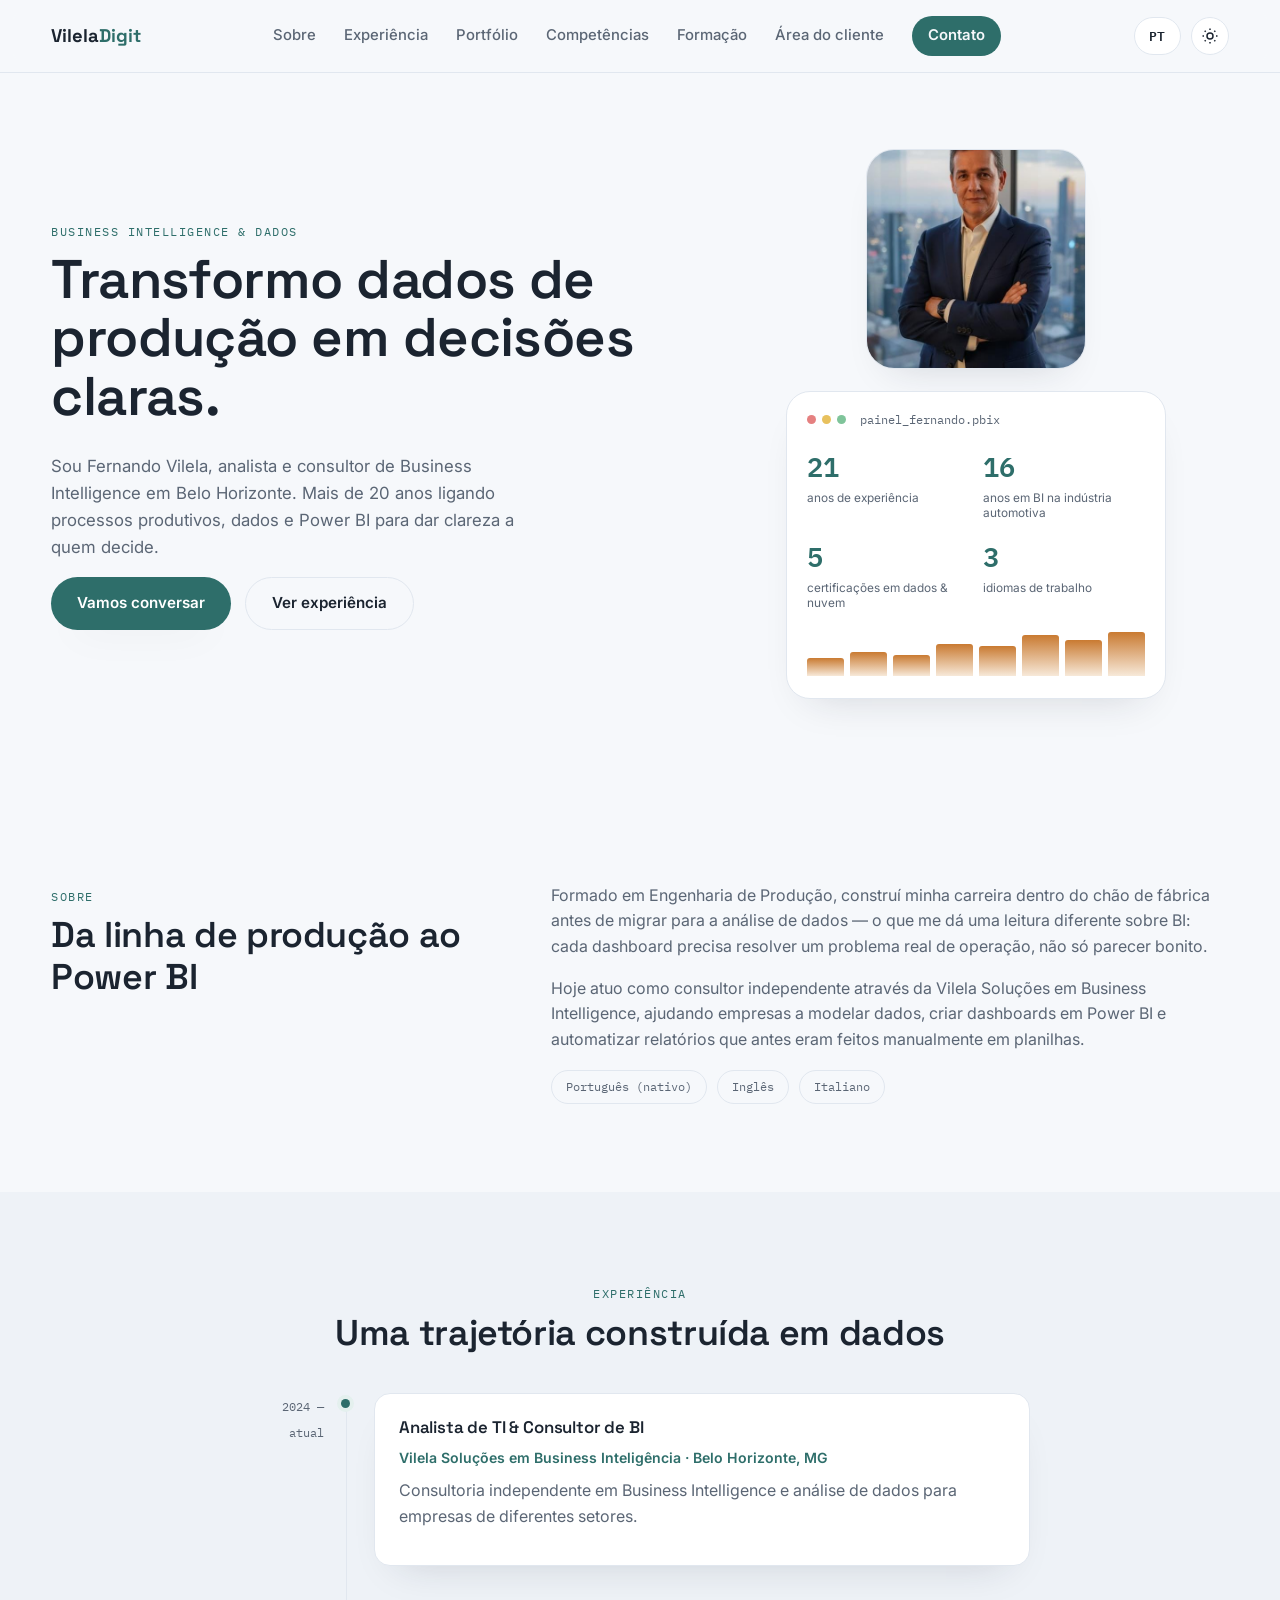
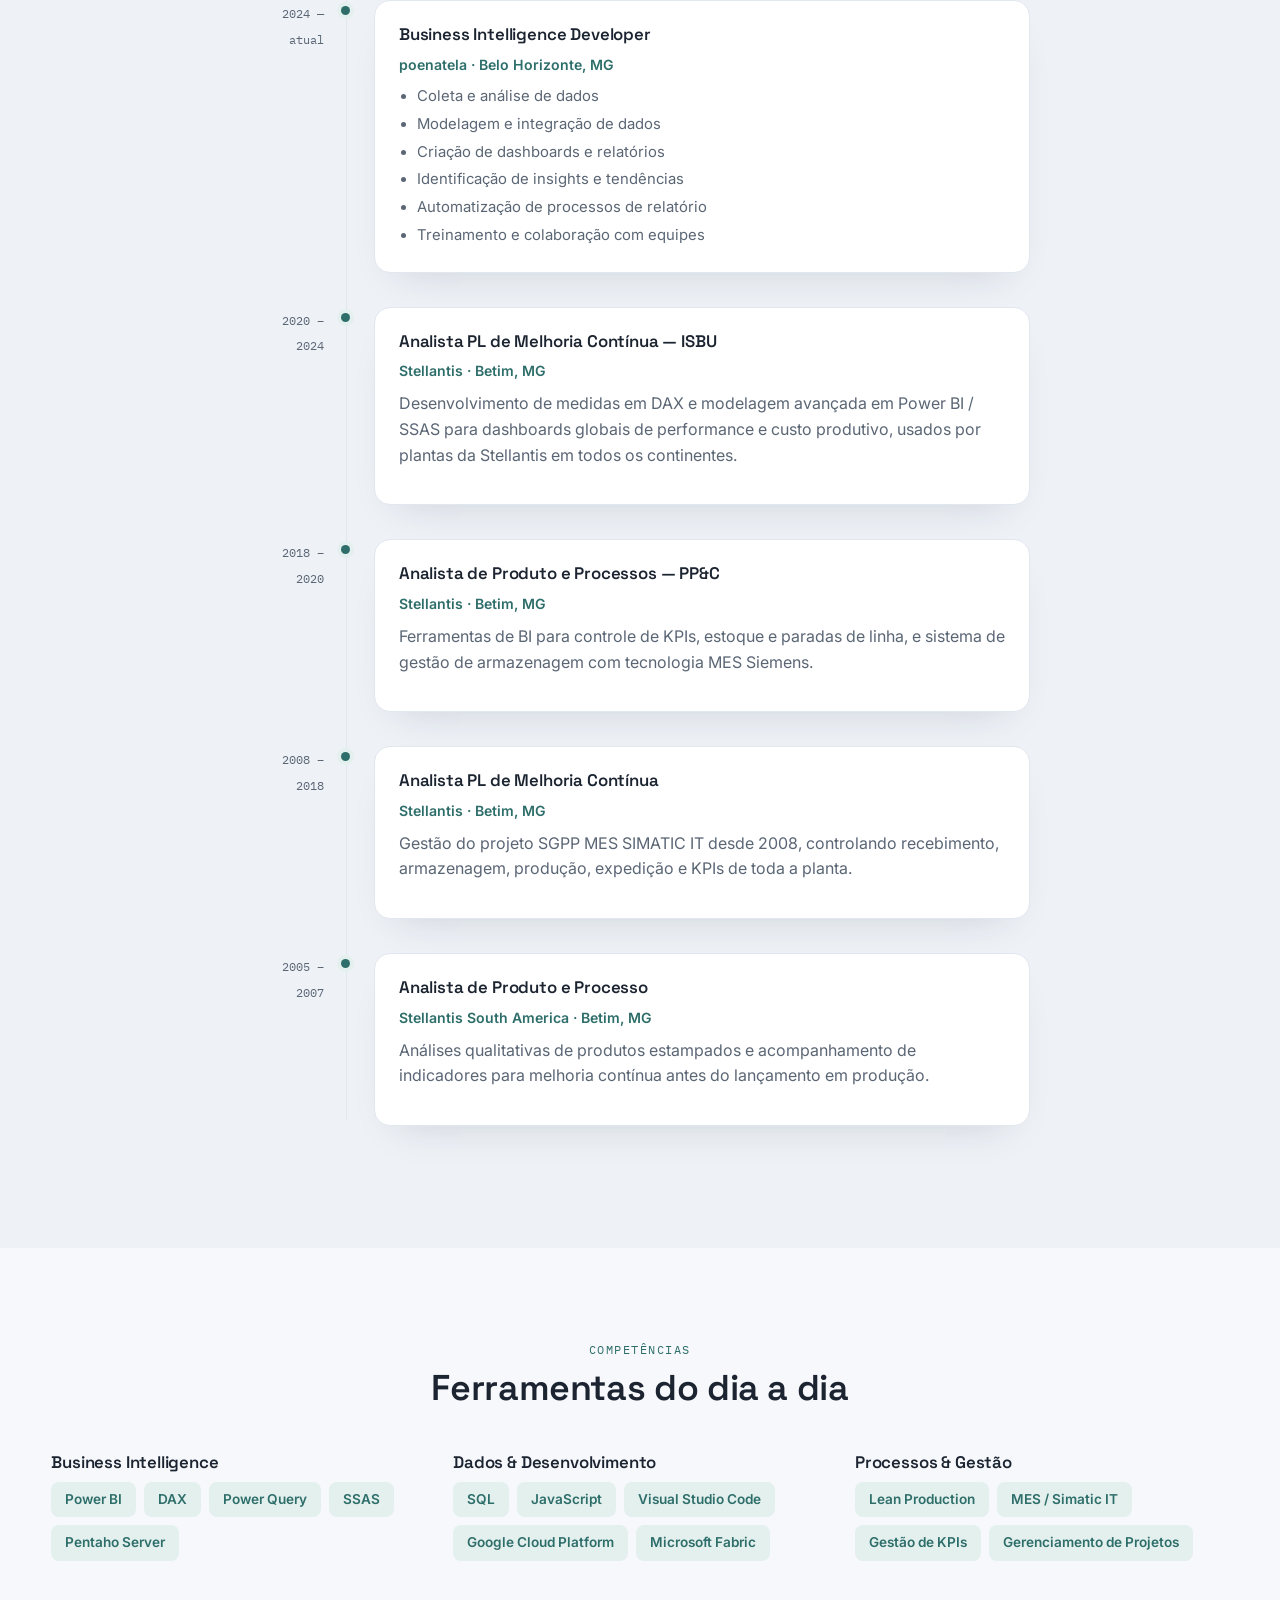
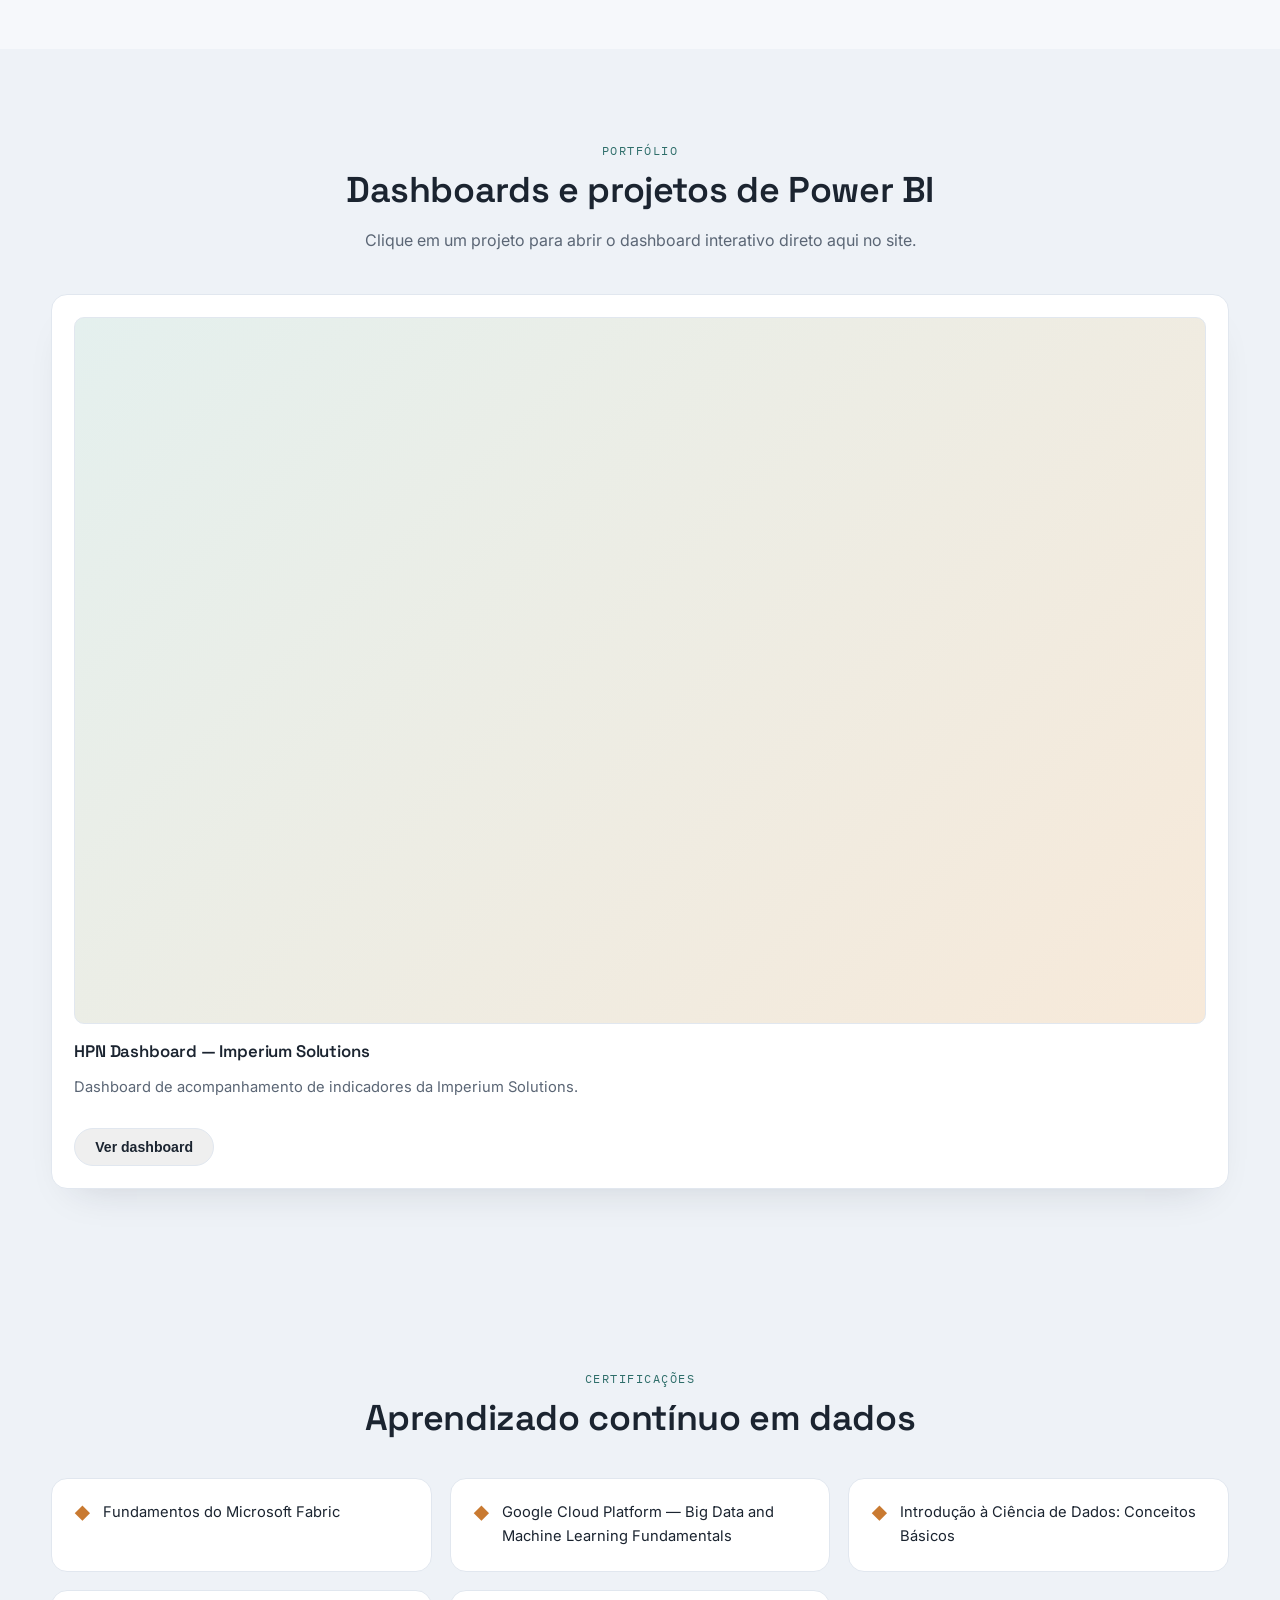
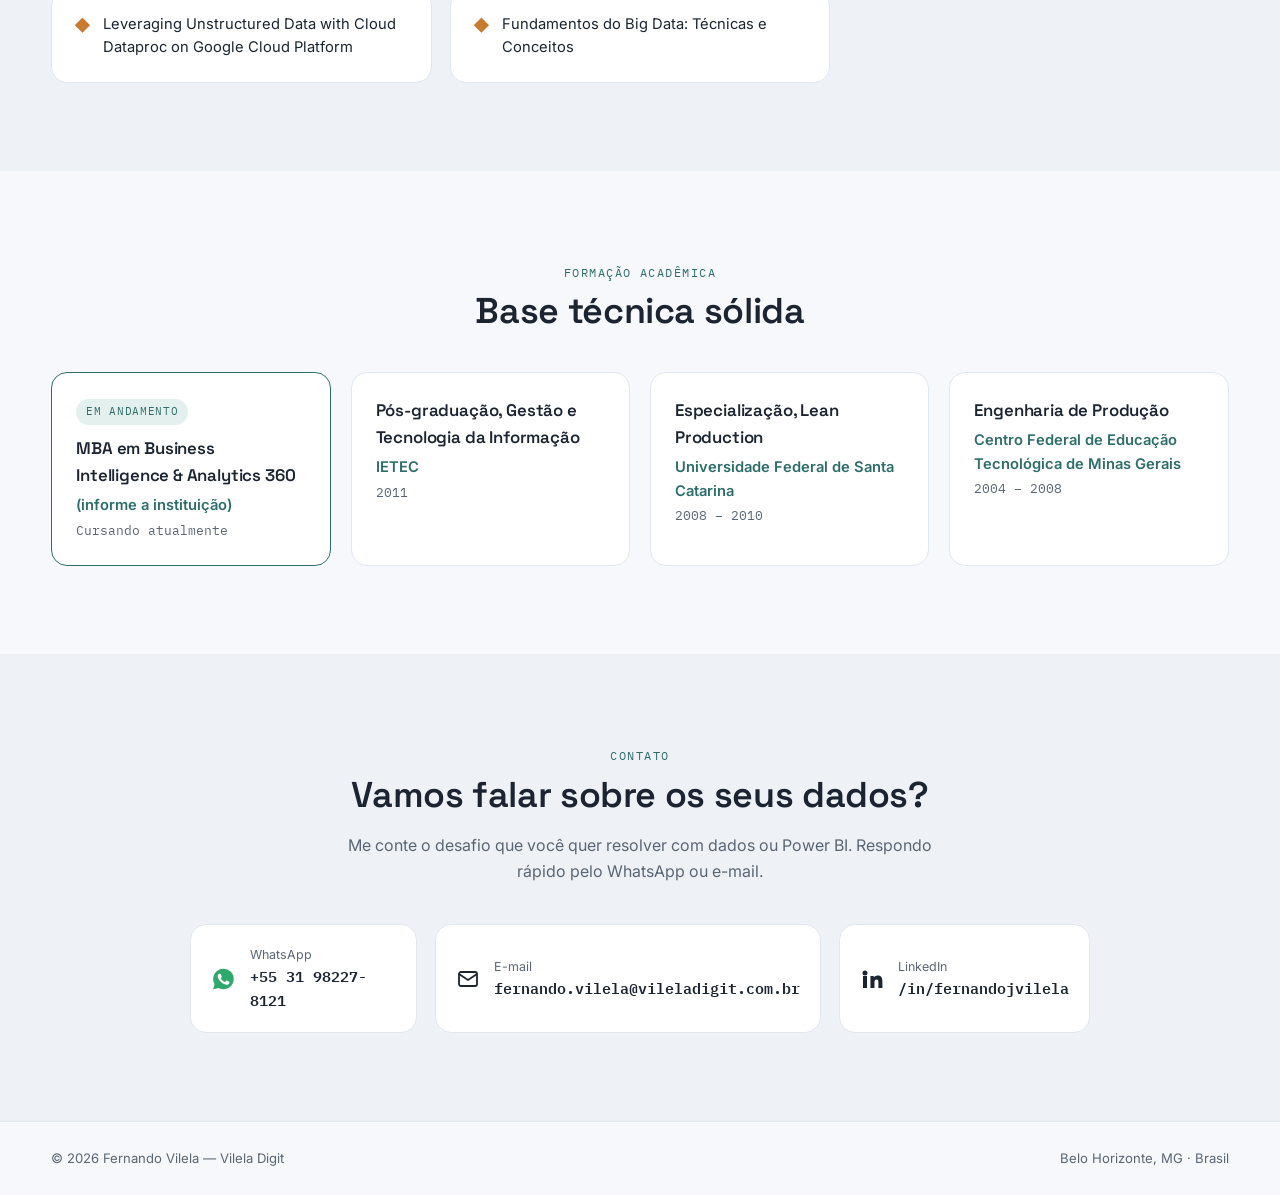
==== commit b0d4fcf1: "Área do cliente com login e painel admin; corrige o nome Vilela Digit - login, alterar senha (obriga" ====
--- a/index.html
+++ b/index.html
@@ -10,13 +10,22 @@
 <meta name="description" content="Fernando Vilela — Analista e Consultor de Business Intelligence. Power BI, DAX, SQL e automação de relatórios para transformar dados em decisões. Belo Horizonte, MG.">
 <meta name="keywords" content="Business Intelligence, Power BI, DAX, SQL, Consultor BI, Dashboards, Belo Horizonte, Vilela">
 <meta name="author" content="Fernando Vilela">
+<!-- Google tag (gtag.js) -->
+<script async src="https://www.googletagmanager.com/gtag/js?id=G-YHTM11N9PN"></script>
+<script>
+  window.dataLayer = window.dataLayer || [];
+  function gtag(){dataLayer.push(arguments);}
+  gtag('js', new Date());
+
+  gtag('config', 'G-YHTM11N9PN');
+</script>
 
 <!-- Open Graph (compartilhamento em redes sociais / WhatsApp) -->
 <meta property="og:type" content="website">
 <meta property="og:title" content="Fernando Vilela | Business Intelligence &amp; Power BI">
 <meta property="og:description" content="Consultoria em Business Intelligence: dashboards, automação e análise de dados com Power BI, DAX e SQL.">
-<meta property="og:image" content="https://vieladigit.com.br/assets/fernando-vilela.jpg">
-<meta property="og:url" content="https://vieladigit.com.br/">
+<meta property="og:image" content="https://vileladigit.com.br/assets/fernando-vilela.jpg">
+<meta property="og:url" content="https://vileladigit.com.br/">
 <meta name="twitter:card" content="summary_large_image">
 
 <link rel="icon" href="data:image/svg+xml,<svg xmlns=%22http://www.w3.org/2000/svg%22 viewBox=%220 0 100 100%22><rect width=%22100%22 height=%22100%22 rx=%2222%22 fill=%22%232E6E6A%22/><text x=%2250%22 y=%2266%22 font-size=%2258%22 font-family=%22Arial%22 fill=%22white%22 text-anchor=%22middle%22>V</text></svg>">
@@ -32,7 +41,7 @@
 <!-- ===================== HEADER / NAV ===================== -->
 <header class="site-header">
   <div class="container header-inner">
-    <a href="#topo" class="logo">Viela<span>Digit</span></a>
+    <a href="#topo" class="logo">Vilela<span>Digit</span></a>
 
     <nav class="main-nav" id="mainNav">
       <a href="#sobre" data-i18n="nav_about">Sobre</a>
@@ -40,6 +49,7 @@
       <a href="#portfolio" data-i18n="nav_portfolio">Portfólio</a>
       <a href="#competencias" data-i18n="nav_skills">Competências</a>
       <a href="#formacao" data-i18n="nav_education">Formação</a>
+      <a href="login.html" data-i18n="nav_client">Área do cliente</a>
       <a href="#contato" class="nav-cta" data-i18n="nav_contact">Contato</a>
     </nav>
 
@@ -424,7 +434,7 @@
 
 <footer class="site-footer">
   <div class="container footer-inner">
-    <span>© <span id="year"></span> Fernando Vilela — VielaDigit</span>
+    <span>© <span id="year"></span> Fernando Vilela — Vilela Digit</span>
     <span data-i18n="footer_made">Belo Horizonte, MG · Brasil</span>
   </div>
 </footer>
--- a/css/style.css
+++ b/css/style.css
@@ -1,5 +1,5 @@
 /* ==========================================================================
-   VIELADIGIT — Fernando Vilela · Business Intelligence
+   VILELA DIGIT — Fernando Vilela · Business Intelligence
    Design tokens: paleta suave, tipografia Space Grotesk + Inter + IBM Plex Mono
    ========================================================================== */
 
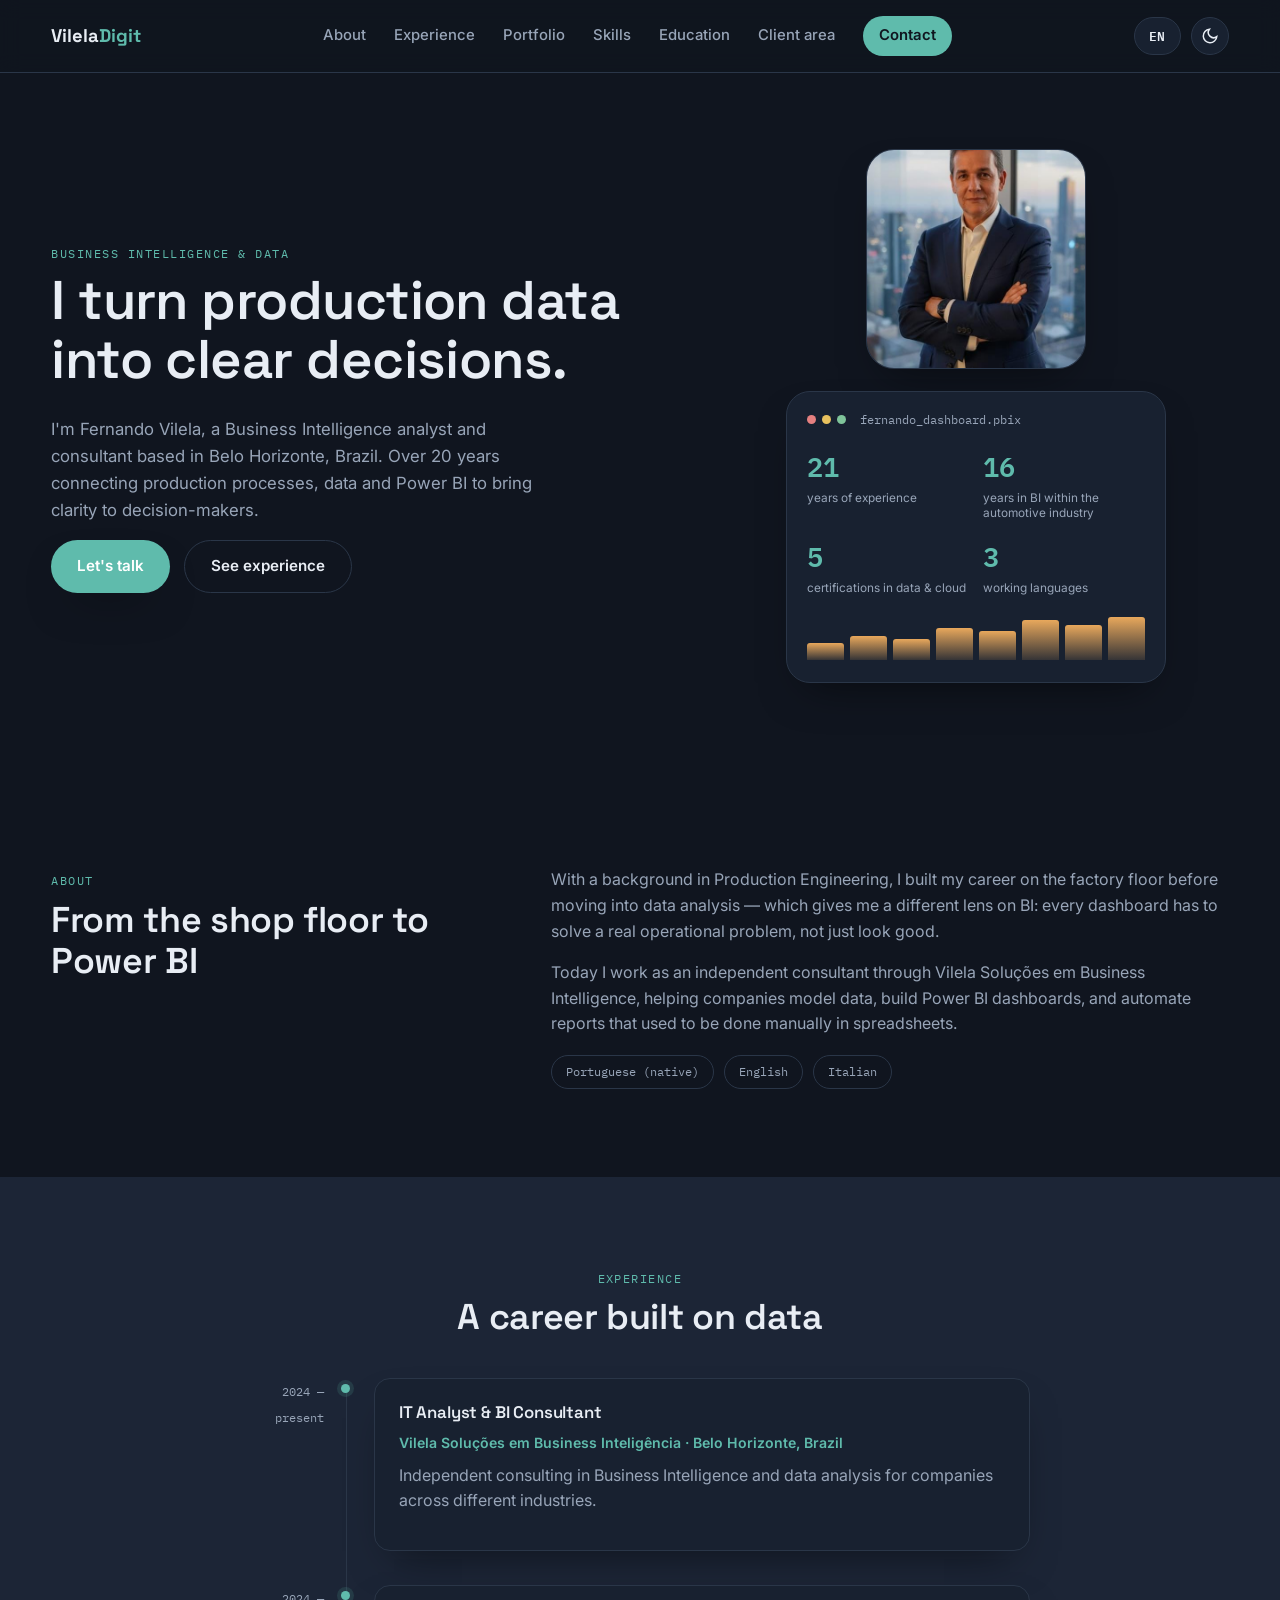
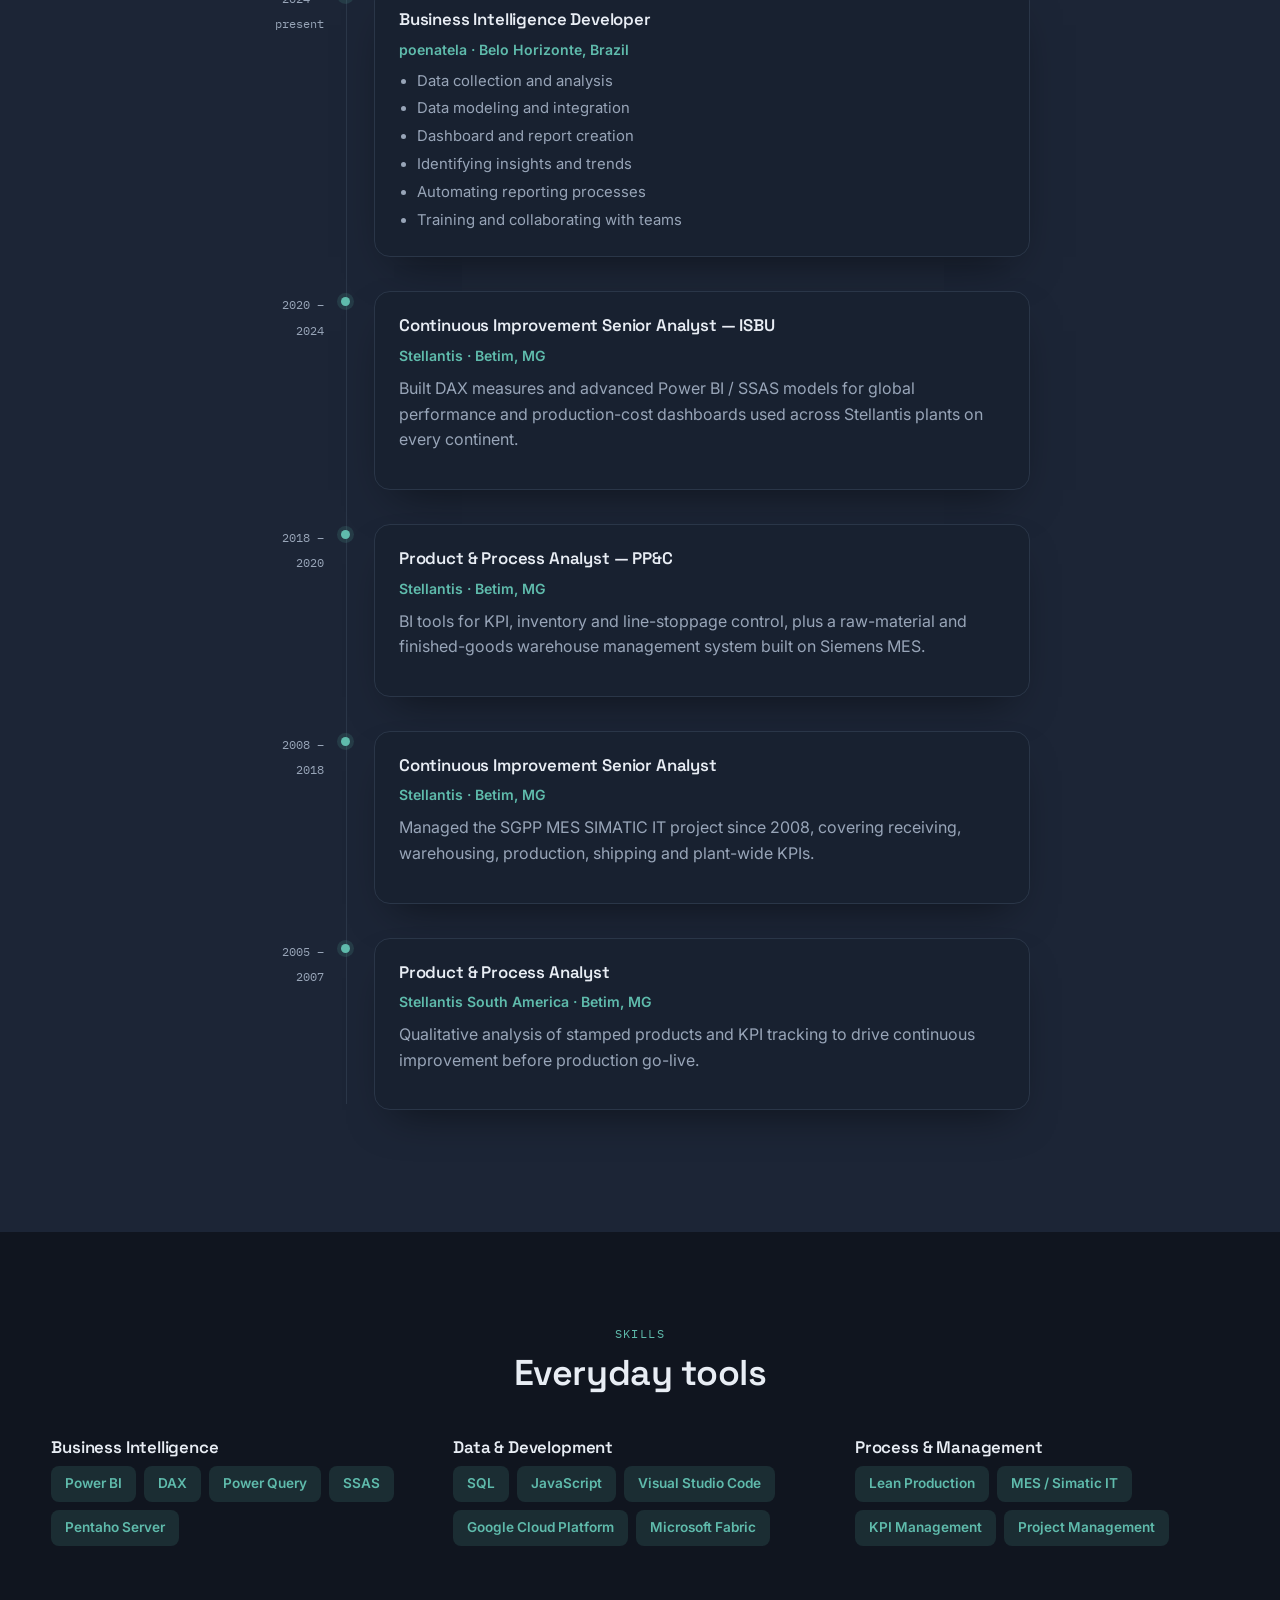
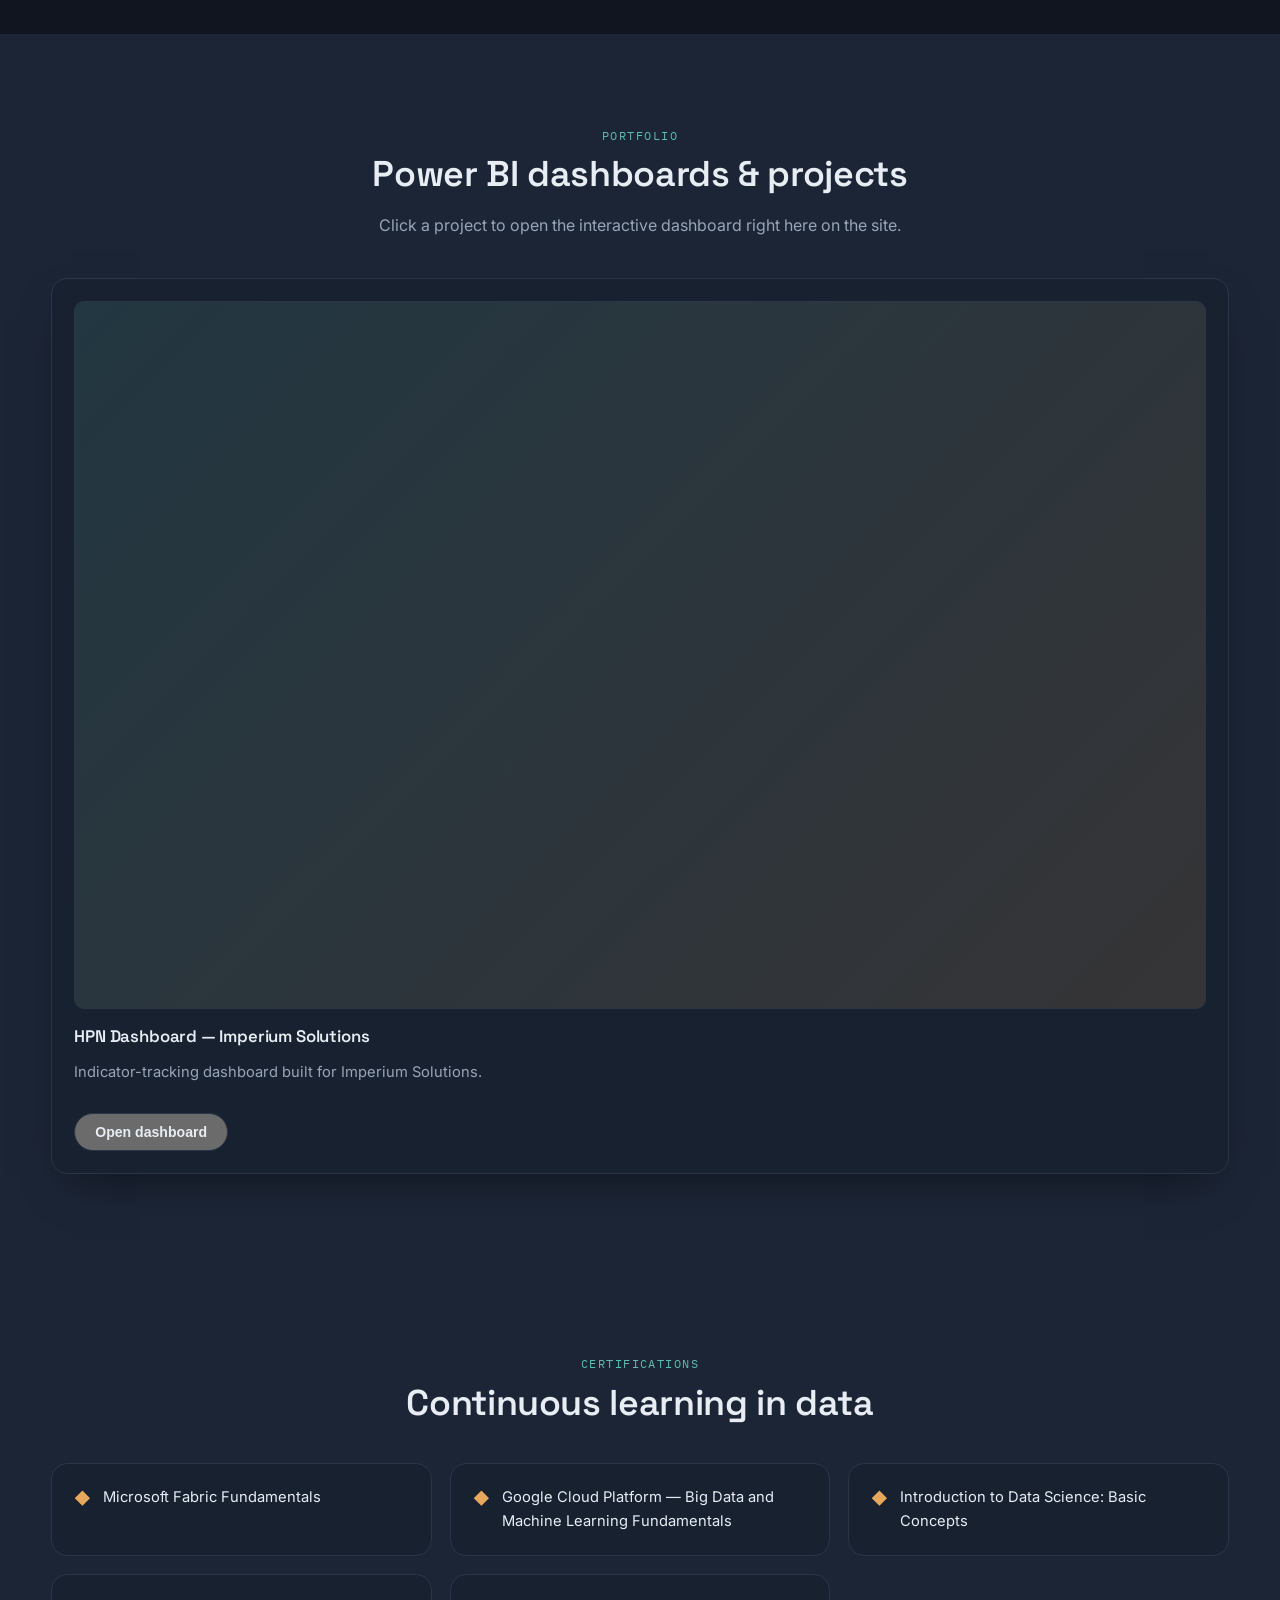
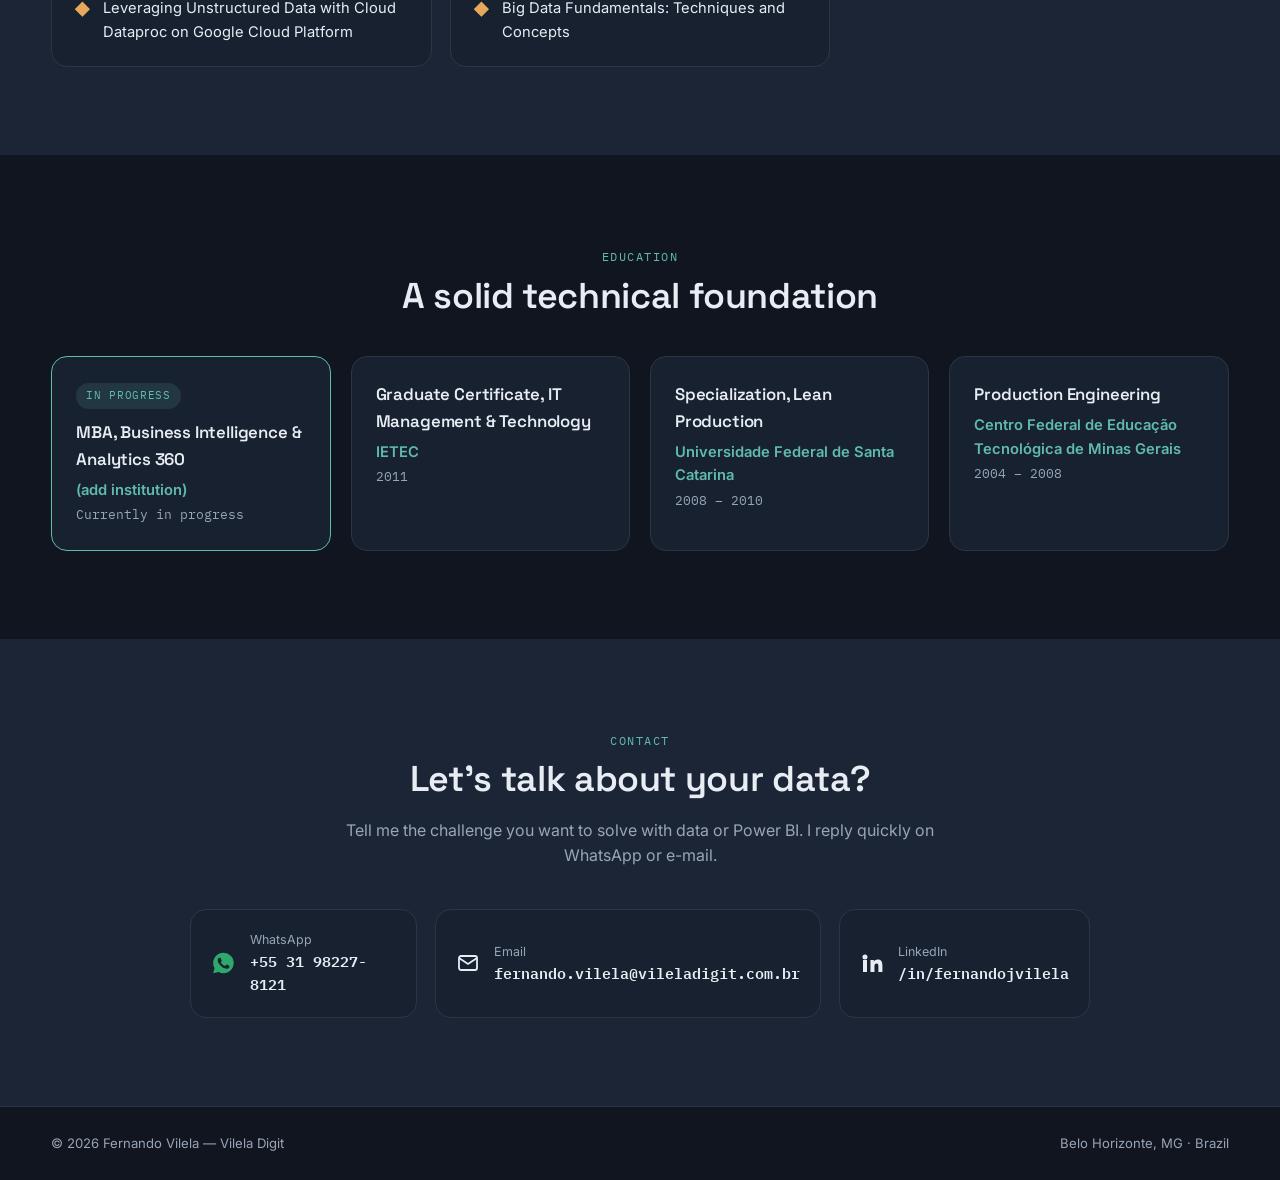
==== commit b29337e3: "Site abre em inglês e no tema escuro por padrão A escolha do visitante (botões de idioma e tema) con" ====
--- a/index.html
+++ b/index.html
@@ -1,5 +1,5 @@
 <!DOCTYPE html>
-<html lang="pt-BR">
+<html lang="en" data-theme="dark">
 <head>
 <meta charset="UTF-8">
 <meta name="viewport" content="width=device-width, initial-scale=1.0">
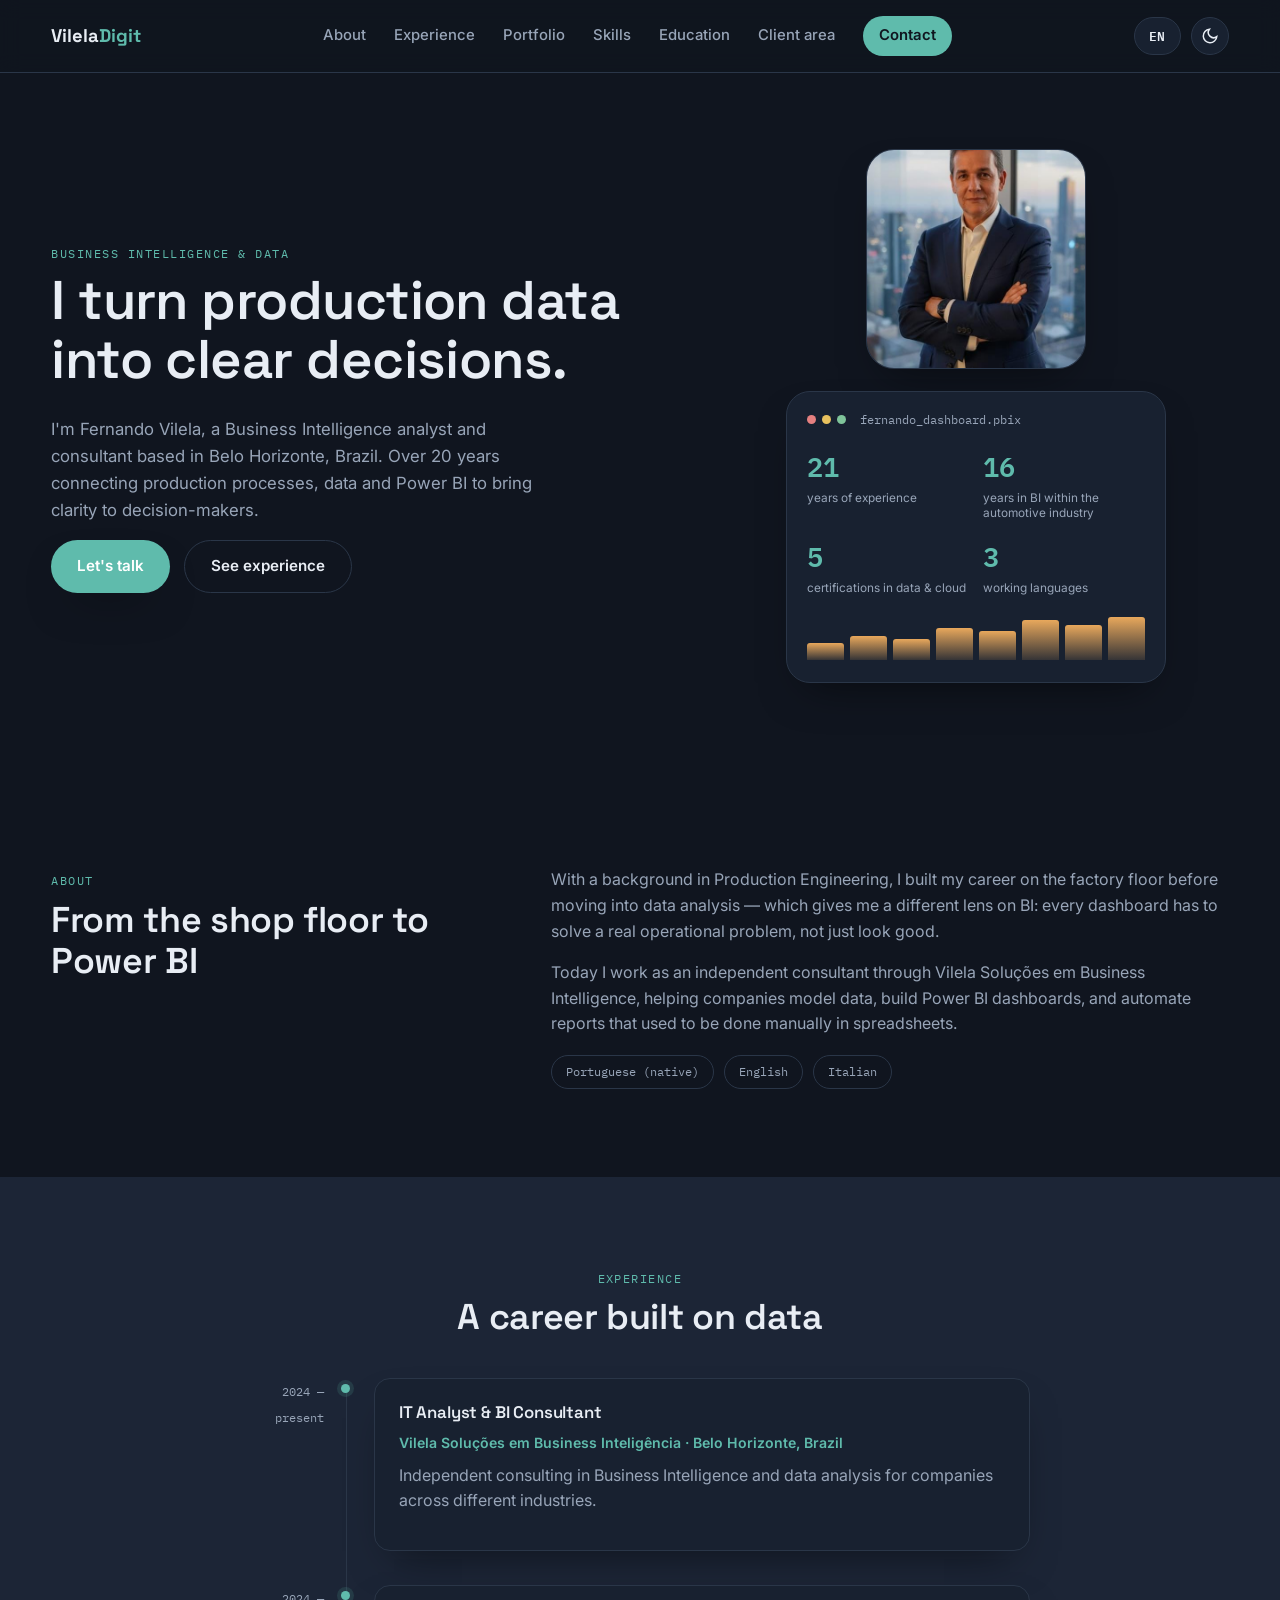
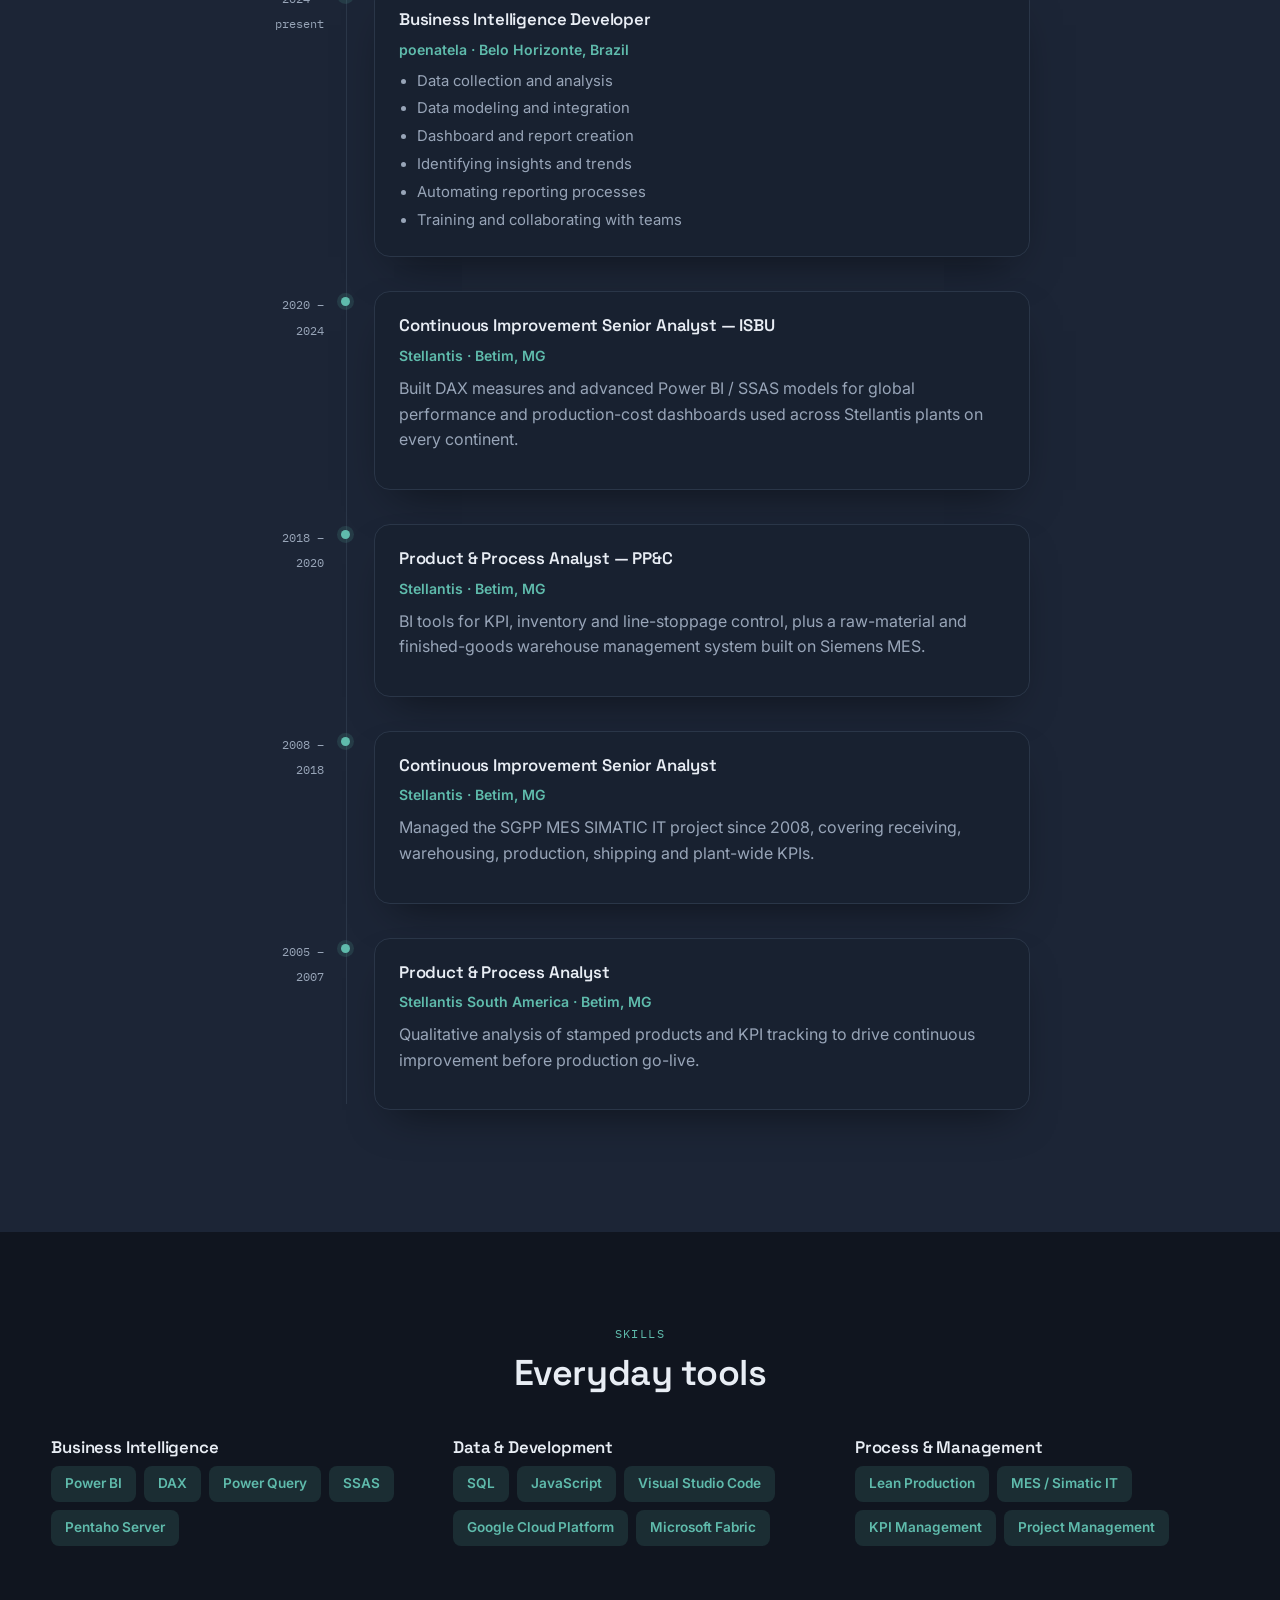
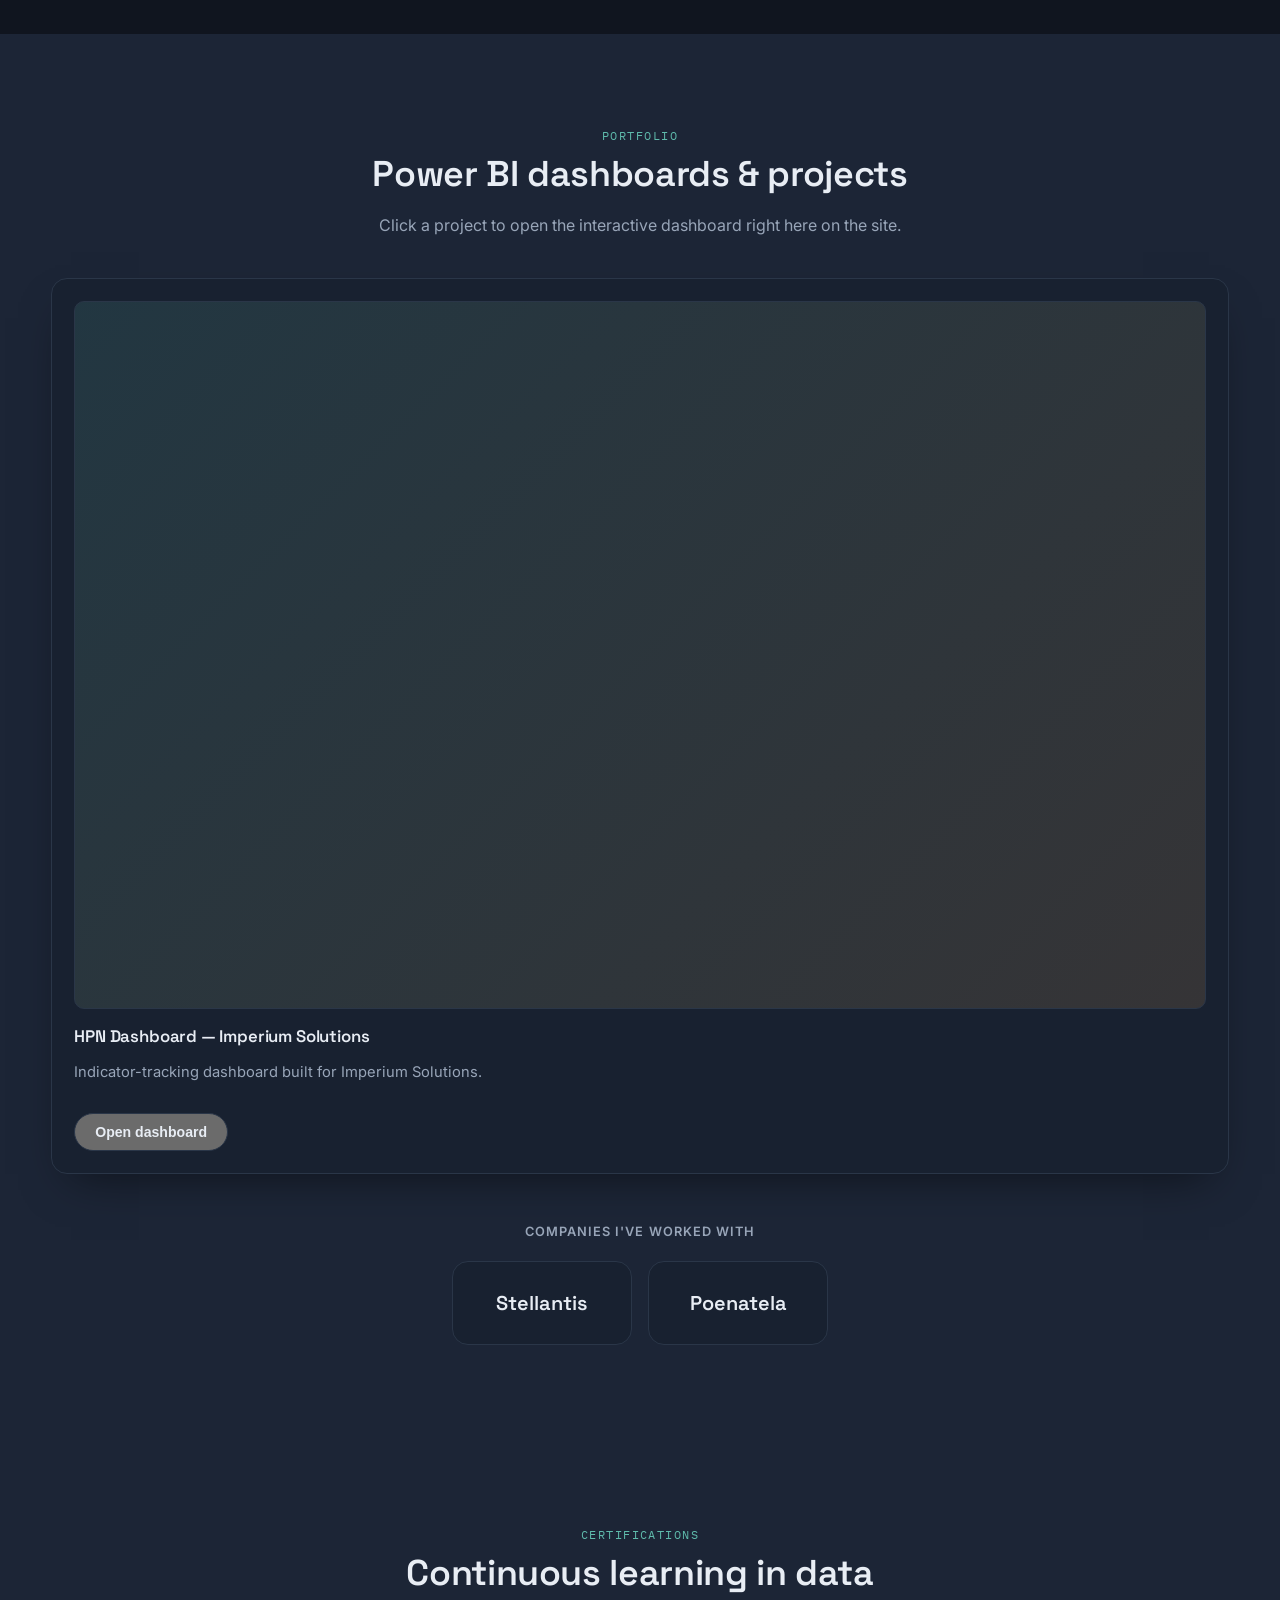
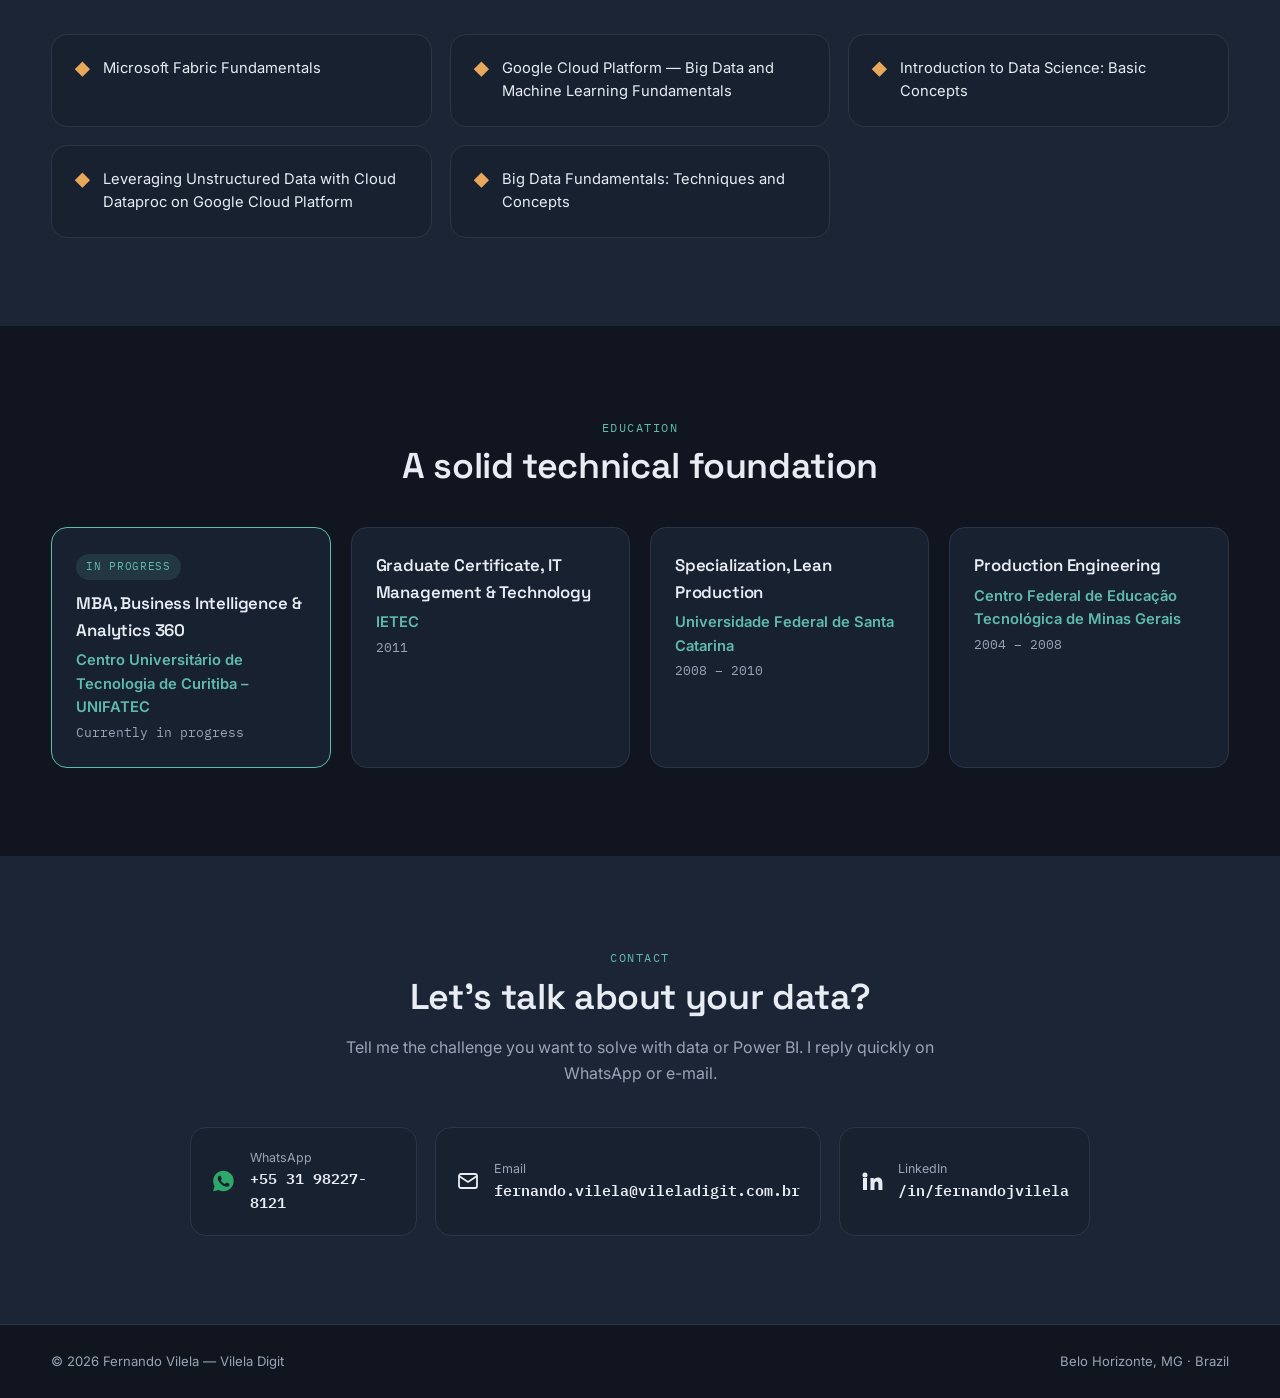
==== commit 8025c295: "Instituição do MBA e faixa de empresas atendidas no portfólio - Cartão do MBA mostra a UNIFATEC no l" ====
--- a/index.html
+++ b/index.html
@@ -303,6 +303,12 @@
       APENAS aquele arquivo (não é necessário mexer neste HTML).
     -->
     <div class="portfolio-grid" id="portfolioGrid"></div>
+
+    <!-- Empresas atendidas: lista em js/portfolio.js (clientItems) -->
+    <div class="clients">
+      <p class="clients-title" data-i18n="clients_title">Empresas que já atendi</p>
+      <ul class="clients-list" id="clientsList"></ul>
+    </div>
   </div>
 </section>
 
@@ -365,12 +371,7 @@
       <div class="edu-card edu-card-current">
         <span class="edu-badge" data-i18n="edu0_badge">Em andamento</span>
         <h3 data-i18n="edu0_title">MBA em Business Intelligence &amp; Analytics 360</h3>
-        <!--
-          Se quiser exibir o nome da instituição deste MBA, troque o texto
-          "(informe a instituição)" abaixo e também a versão em inglês
-          no arquivo js/translations.js (chave edu0_school).
-        -->
-        <p class="edu-school" data-i18n="edu0_school">(informe a instituição)</p>
+        <p class="edu-school" data-i18n="edu0_school">Centro Universitário de Tecnologia de Curitiba – UNIFATEC</p>
         <p class="edu-year" data-i18n="edu0_year">Cursando atualmente</p>
       </div>
       <div class="edu-card">
--- a/css/style.css
+++ b/css/style.css
@@ -266,6 +266,26 @@
 }
 
 /* ---------------------------------- portfólio --------------------------------- */
+.clients{ margin-top: 48px; text-align: center; }
+.clients-title{
+  font-size: .8rem; font-weight: 600; letter-spacing: .08em; text-transform: uppercase;
+  color: var(--text-soft); margin-bottom: 18px;
+}
+.clients-list{
+  list-style: none; margin: 0; padding: 0;
+  display: flex; flex-wrap: wrap; justify-content: center; gap: 16px;
+}
+.client-item{
+  min-width: 180px; height: 84px; padding: 16px 28px;
+  display: flex; align-items: center; justify-content: center;
+  background: var(--surface); border: 1px solid var(--border); border-radius: var(--radius-md);
+}
+.client-item img{ max-height: 44px; max-width: 160px; width: auto; height: auto; }
+/* no tema escuro, logos escuras ficam brancas para continuar legíveis */
+[data-theme="dark"] .client-item img.client-logo-mono{ filter: brightness(0) invert(1); opacity: .9; }
+.client-name{ font-family: var(--font-display); font-size: 1.25rem; font-weight: 600; color: var(--text); }
+@media (max-width: 480px){ .client-item{ min-width: 0; flex: 1 1 140px; padding: 14px 18px; } }
+
 .portfolio-grid{
   display:grid; grid-template-columns: repeat(auto-fit, minmax(280px, 1fr)); gap: 22px;
 }
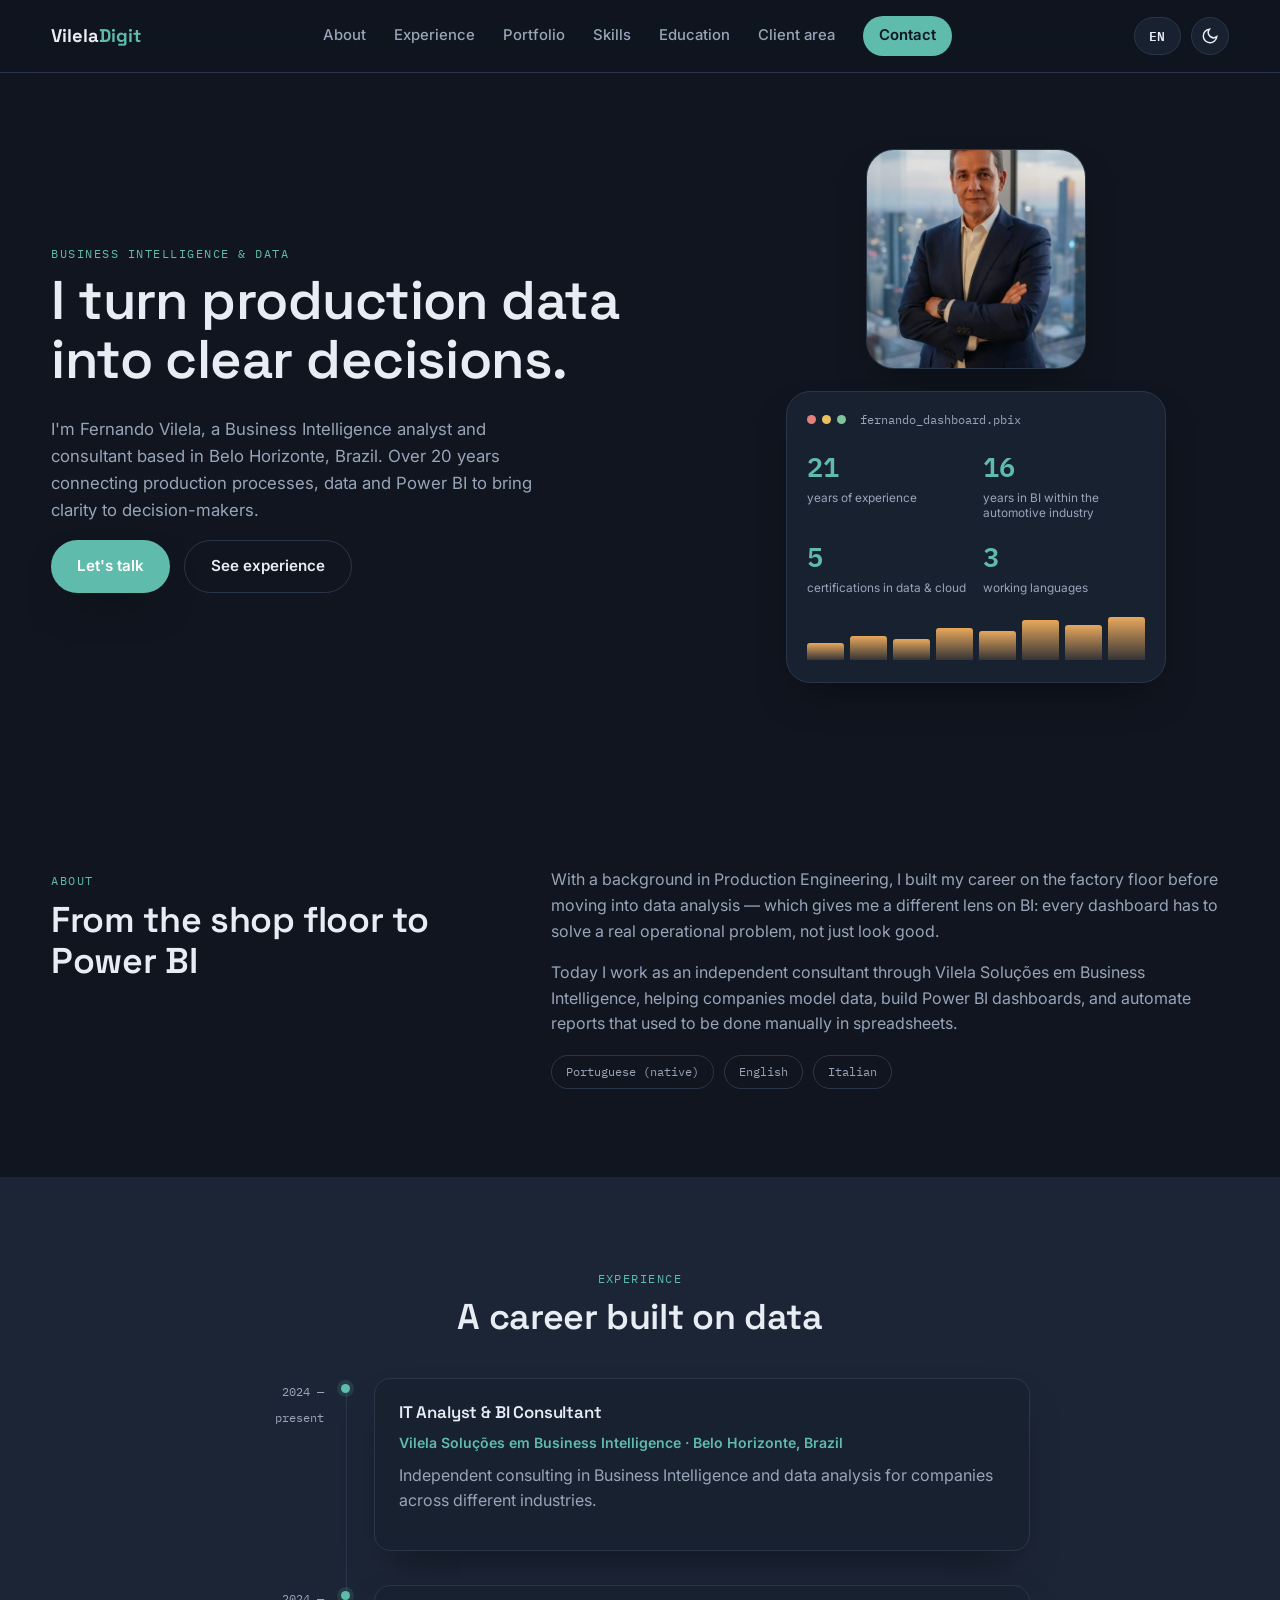
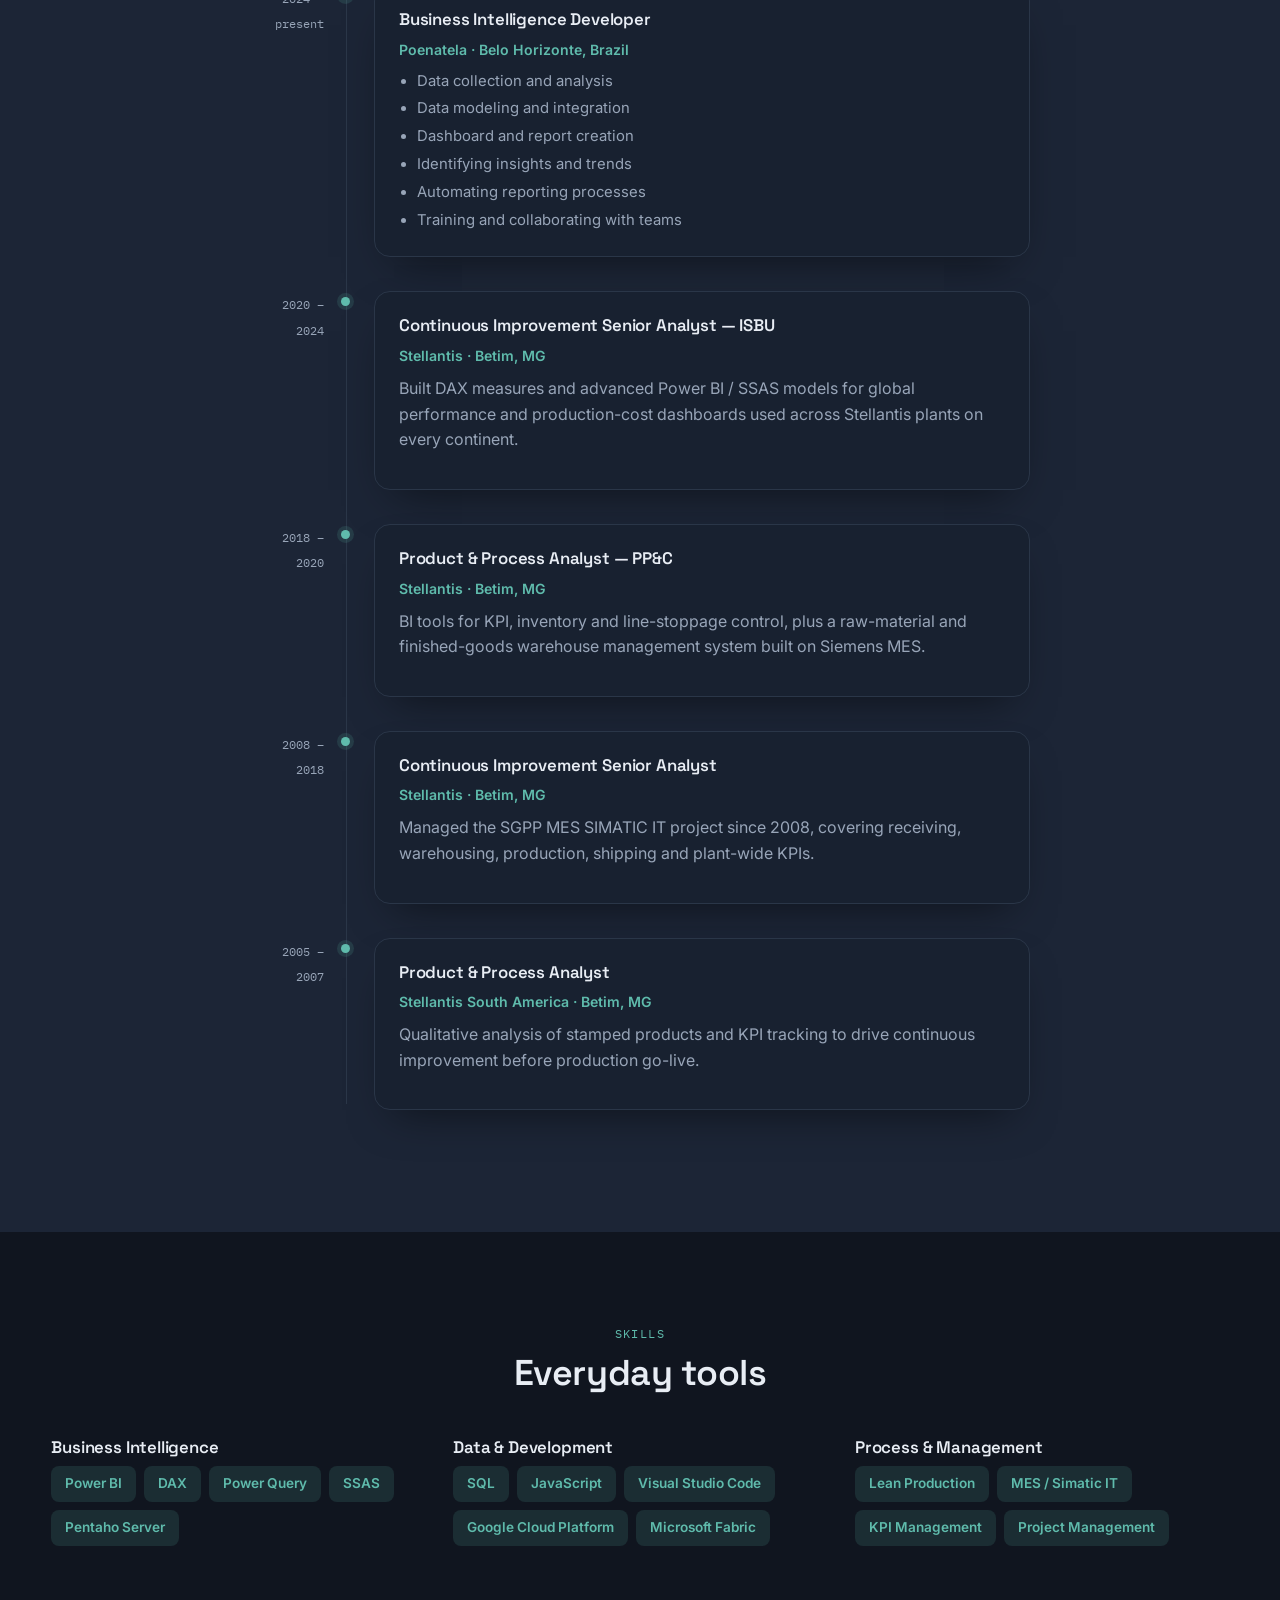
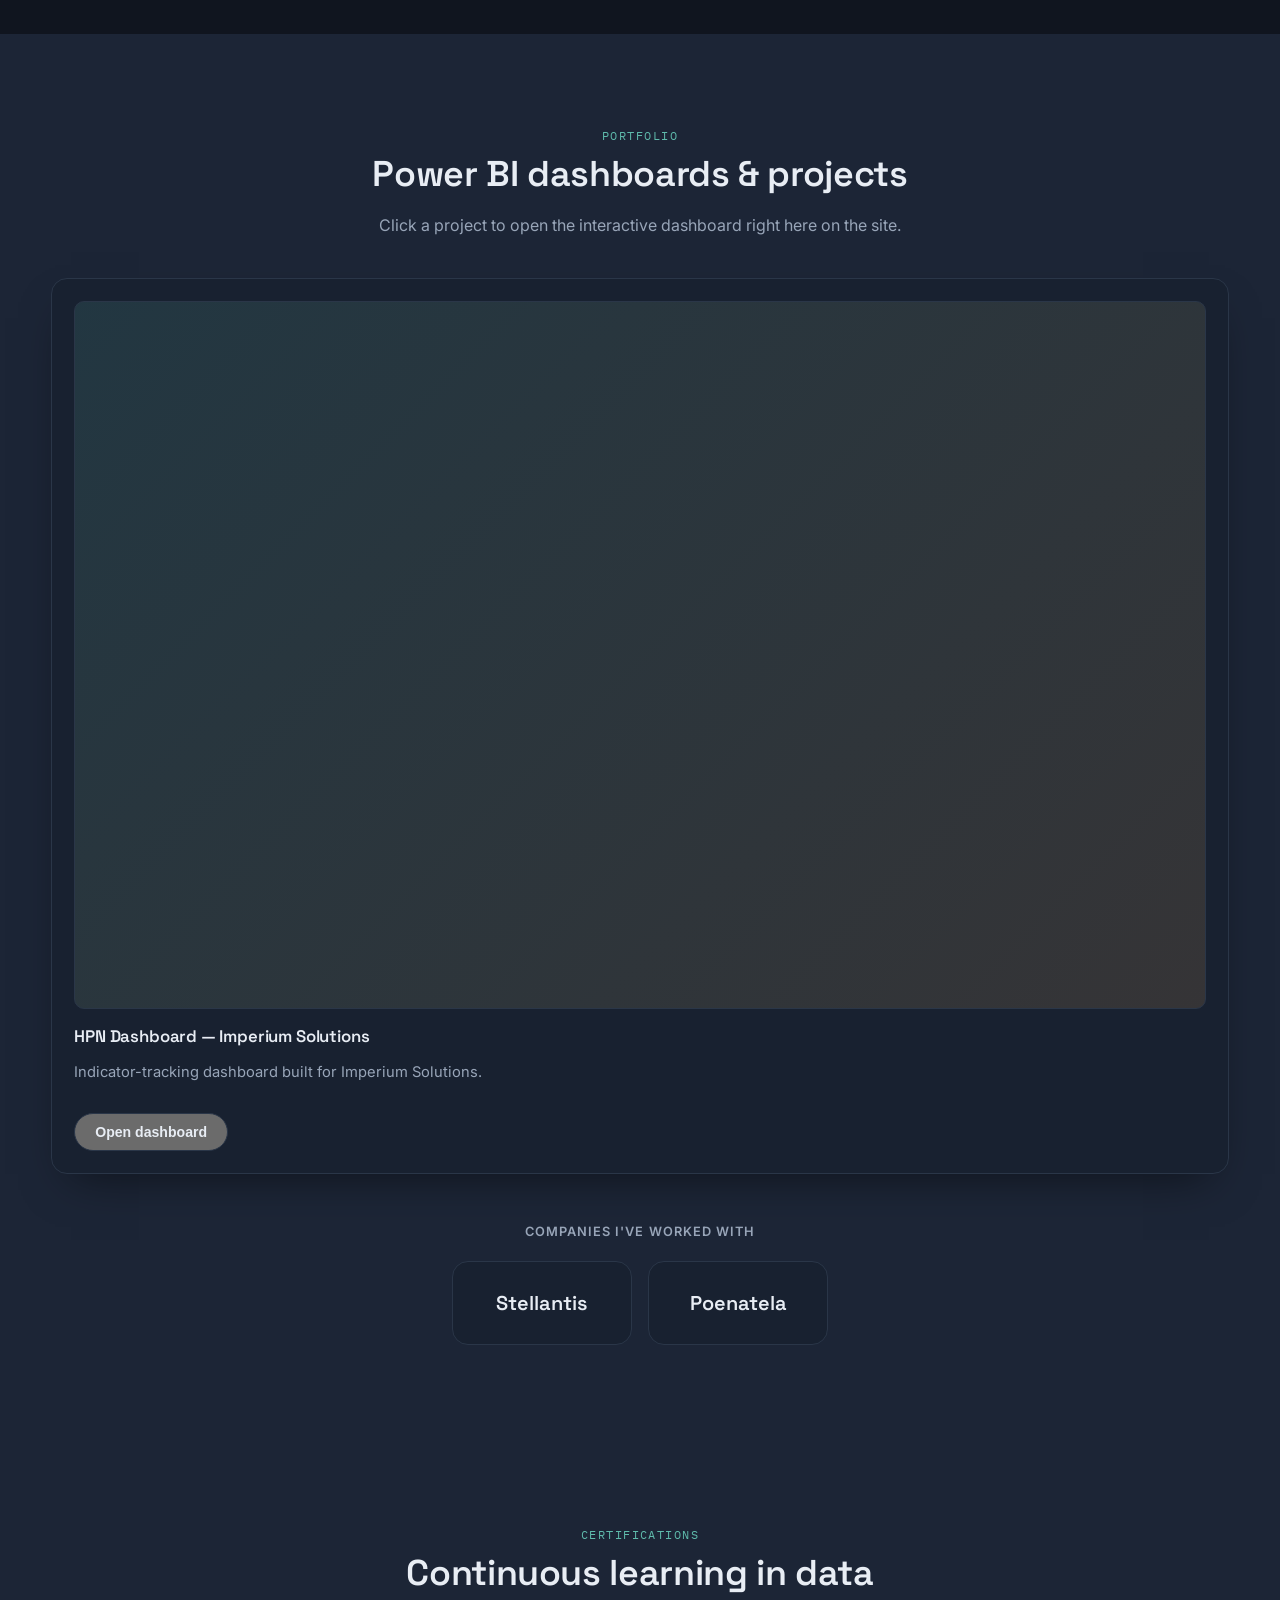
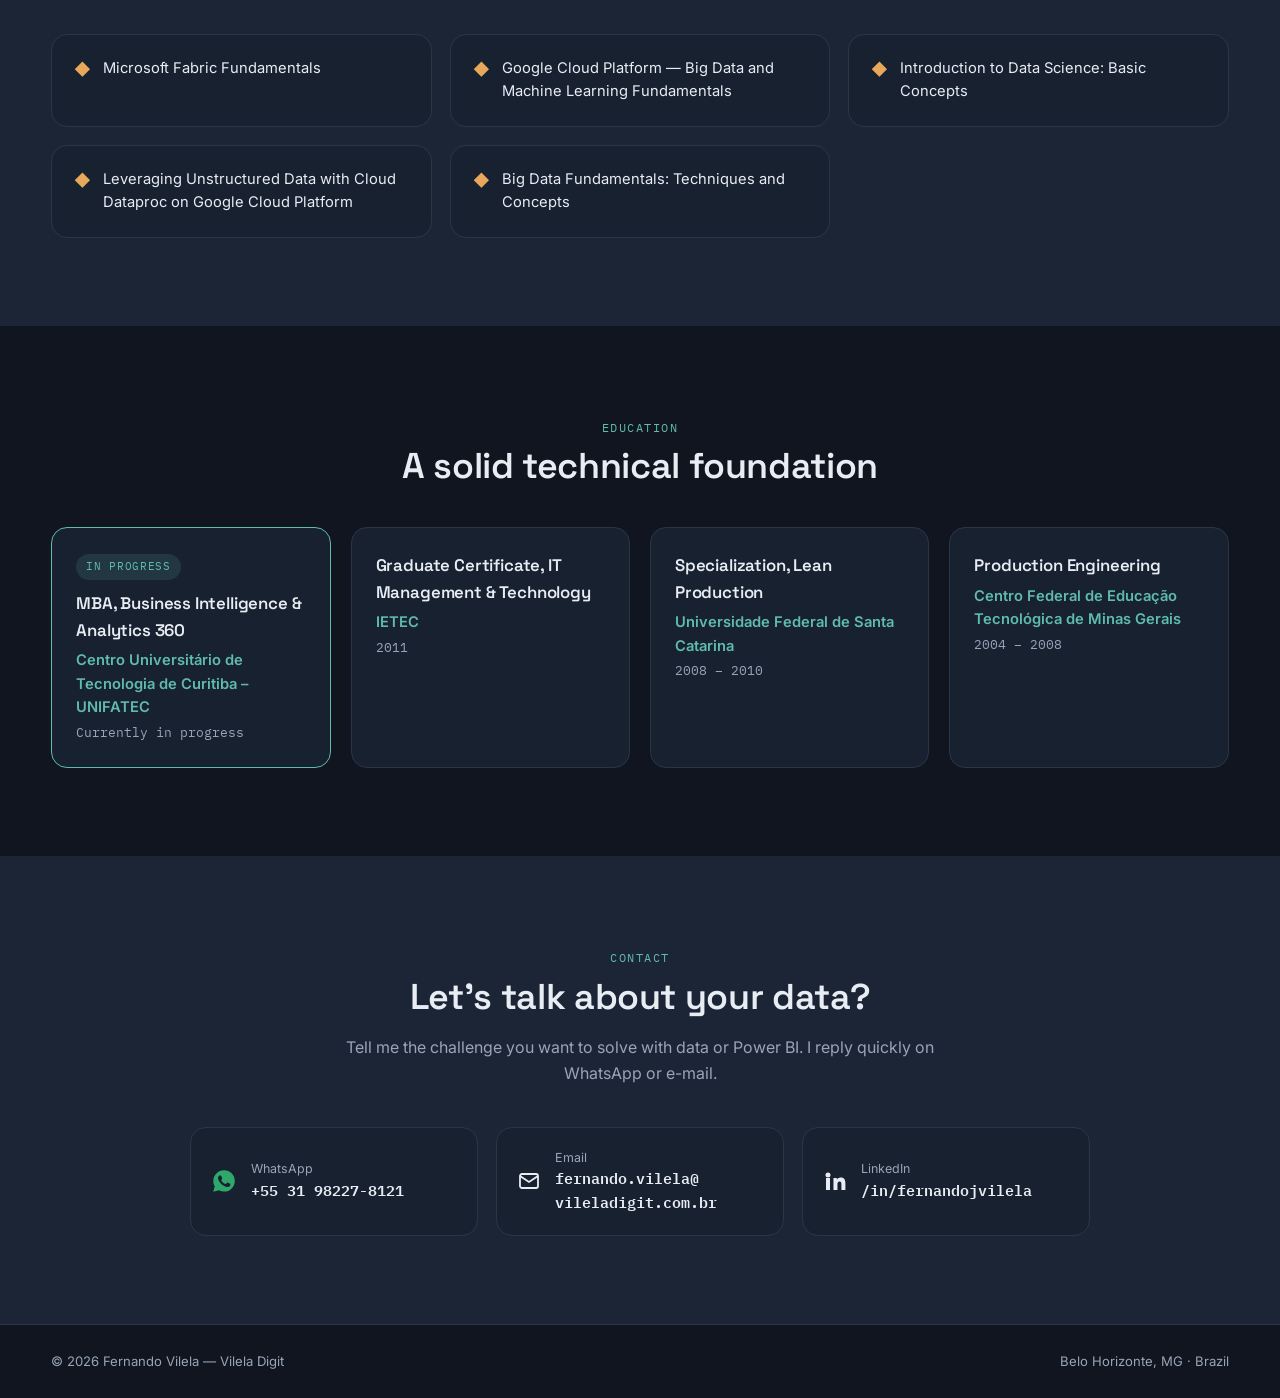
==== commit 9636c6d6: "Cartões de contato no celular e grafia de Poenatela - Os cartões de contato não alargam mais a págin" ====
--- a/index.html
+++ b/index.html
@@ -173,7 +173,7 @@
         <div class="timeline-marker"><span class="timeline-date">2024 — <span data-i18n="present">atual</span></span></div>
         <div class="timeline-card">
           <h3 data-i18n="exp1_role">Analista de TI &amp; Consultor de BI</h3>
-          <p class="timeline-company">Vilela Soluções em Business Inteligência · <span data-i18n="exp1_loc">Belo Horizonte, MG</span></p>
+          <p class="timeline-company">Vilela Soluções em Business Intelligence · <span data-i18n="exp1_loc">Belo Horizonte, MG</span></p>
           <p data-i18n="exp1_desc">Consultoria independente em Business Intelligence e análise de dados para empresas de diferentes setores.</p>
         </div>
       </div>
@@ -182,7 +182,7 @@
         <div class="timeline-marker"><span class="timeline-date">2024 — <span data-i18n="present">atual</span></span></div>
         <div class="timeline-card">
           <h3 data-i18n="exp2_role">Business Intelligence Developer</h3>
-          <p class="timeline-company">poenatela · <span data-i18n="exp1_loc">Belo Horizonte, MG</span></p>
+          <p class="timeline-company">Poenatela · <span data-i18n="exp1_loc">Belo Horizonte, MG</span></p>
           <ul data-i18n-list="exp2_list">
             <li>Coleta e análise de dados</li>
             <li>Modelagem e integração de dados</li>
@@ -418,7 +418,7 @@
         <svg width="24" height="24" viewBox="0 0 24 24" fill="none" stroke="currentColor" stroke-width="1.8"><rect x="3" y="5" width="18" height="14" rx="2"/><path d="M3 7l9 6 9-6"/></svg>
         <div>
           <span class="contact-label" data-i18n="contact_email_label">E-mail</span>
-          <span class="contact-value">fernando.vilela@vileladigit.com.br</span>
+          <span class="contact-value">fernando.vilela@<wbr>vileladigit.com.br</span>
         </div>
       </a>
 
--- a/css/style.css
+++ b/css/style.css
@@ -419,10 +419,12 @@
   background: var(--surface); border:1px solid var(--border); border-radius: var(--radius-md);
   text-align:left; transition: transform .15s ease, border-color .2s;
 }
+.contact-card svg{ flex-shrink: 0; }
+.contact-card > div{ min-width: 0; } /* deixa o texto quebrar em vez de alargar o cartão */
 .contact-card:hover{ transform: translateY(-3px); border-color: var(--accent); }
 .contact-whatsapp{ color: #2FA86B; }
 .contact-label{ display:block; font-size: .78rem; color: var(--text-soft); }
-.contact-value{ display:block; font-weight:600; font-family: var(--font-mono); font-size: .92rem; color: var(--text); }
+.contact-value{ display:block; font-weight:600; font-family: var(--font-mono); font-size: .92rem; color: var(--text); overflow-wrap: break-word; }
 
 /* ---------------------------------- footer --------------------------------- */
 .site-footer{ border-top: 1px solid var(--border); padding: 26px 0; }
